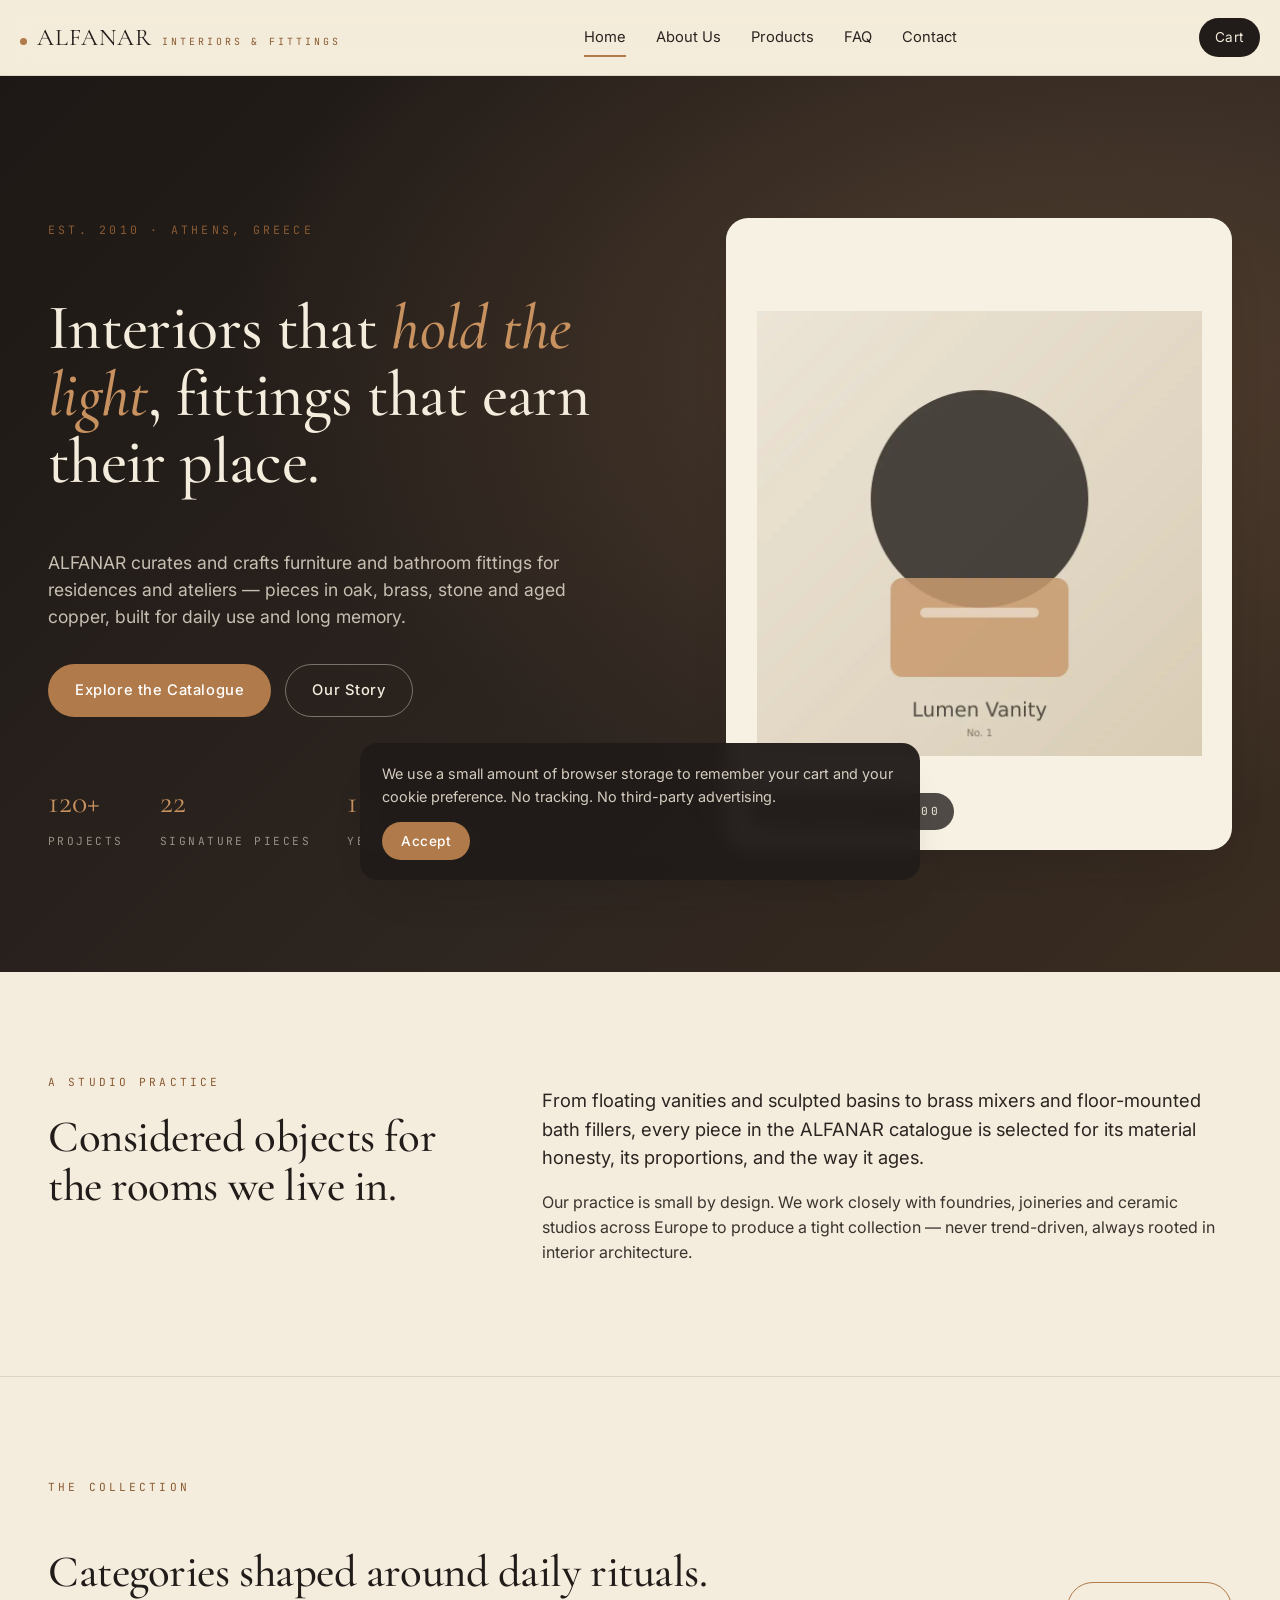
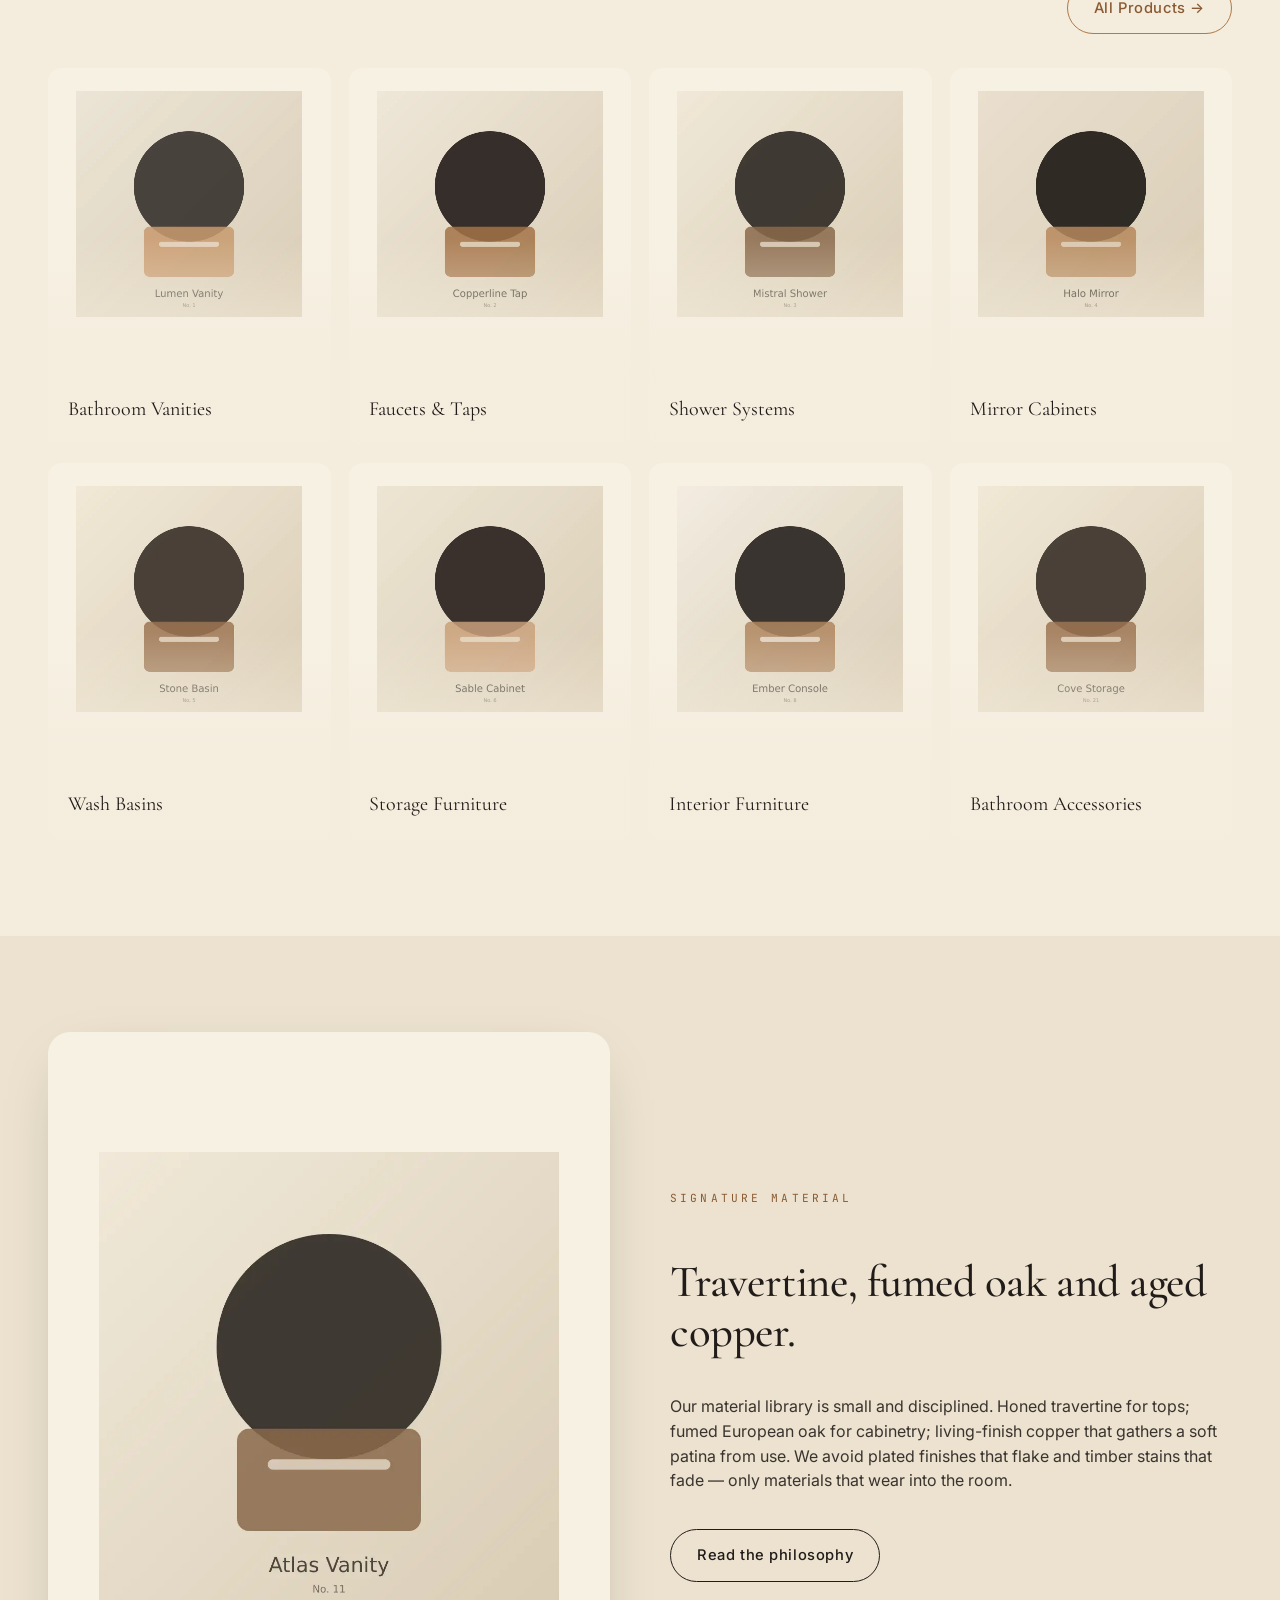
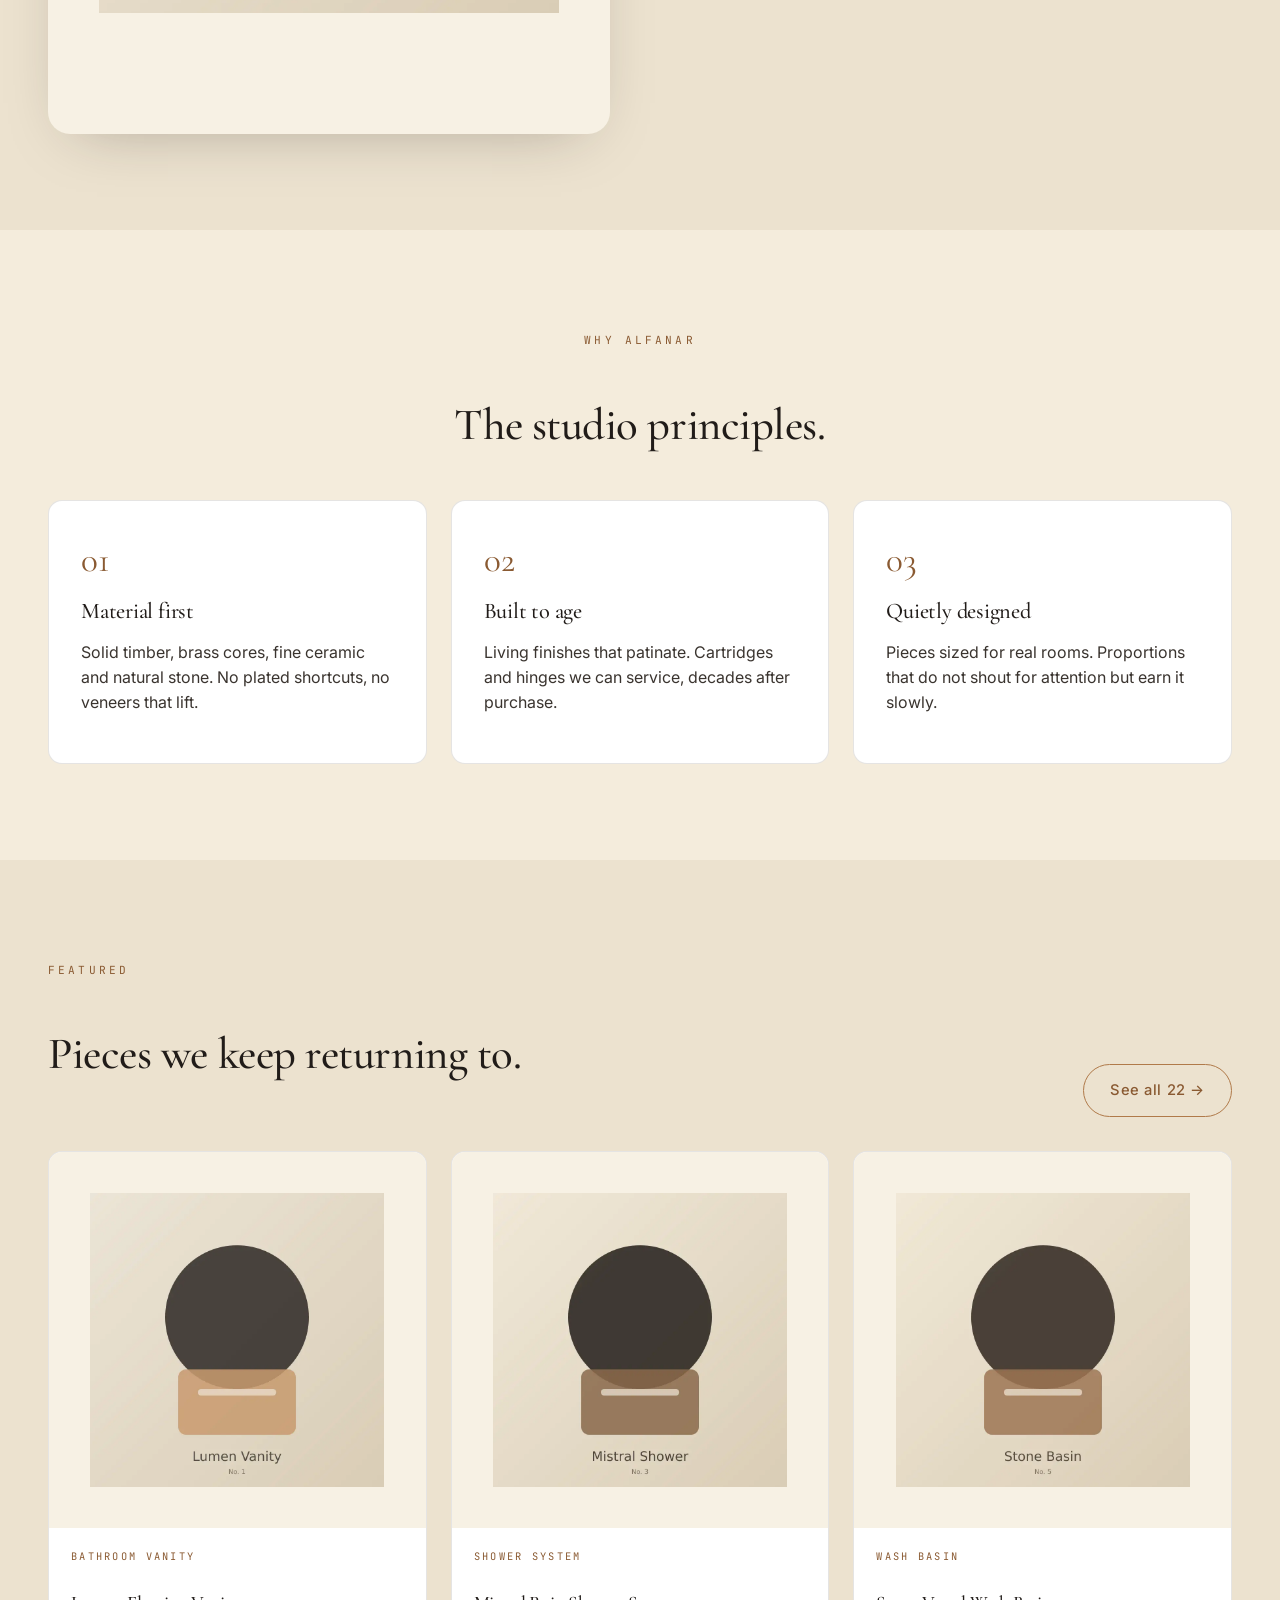
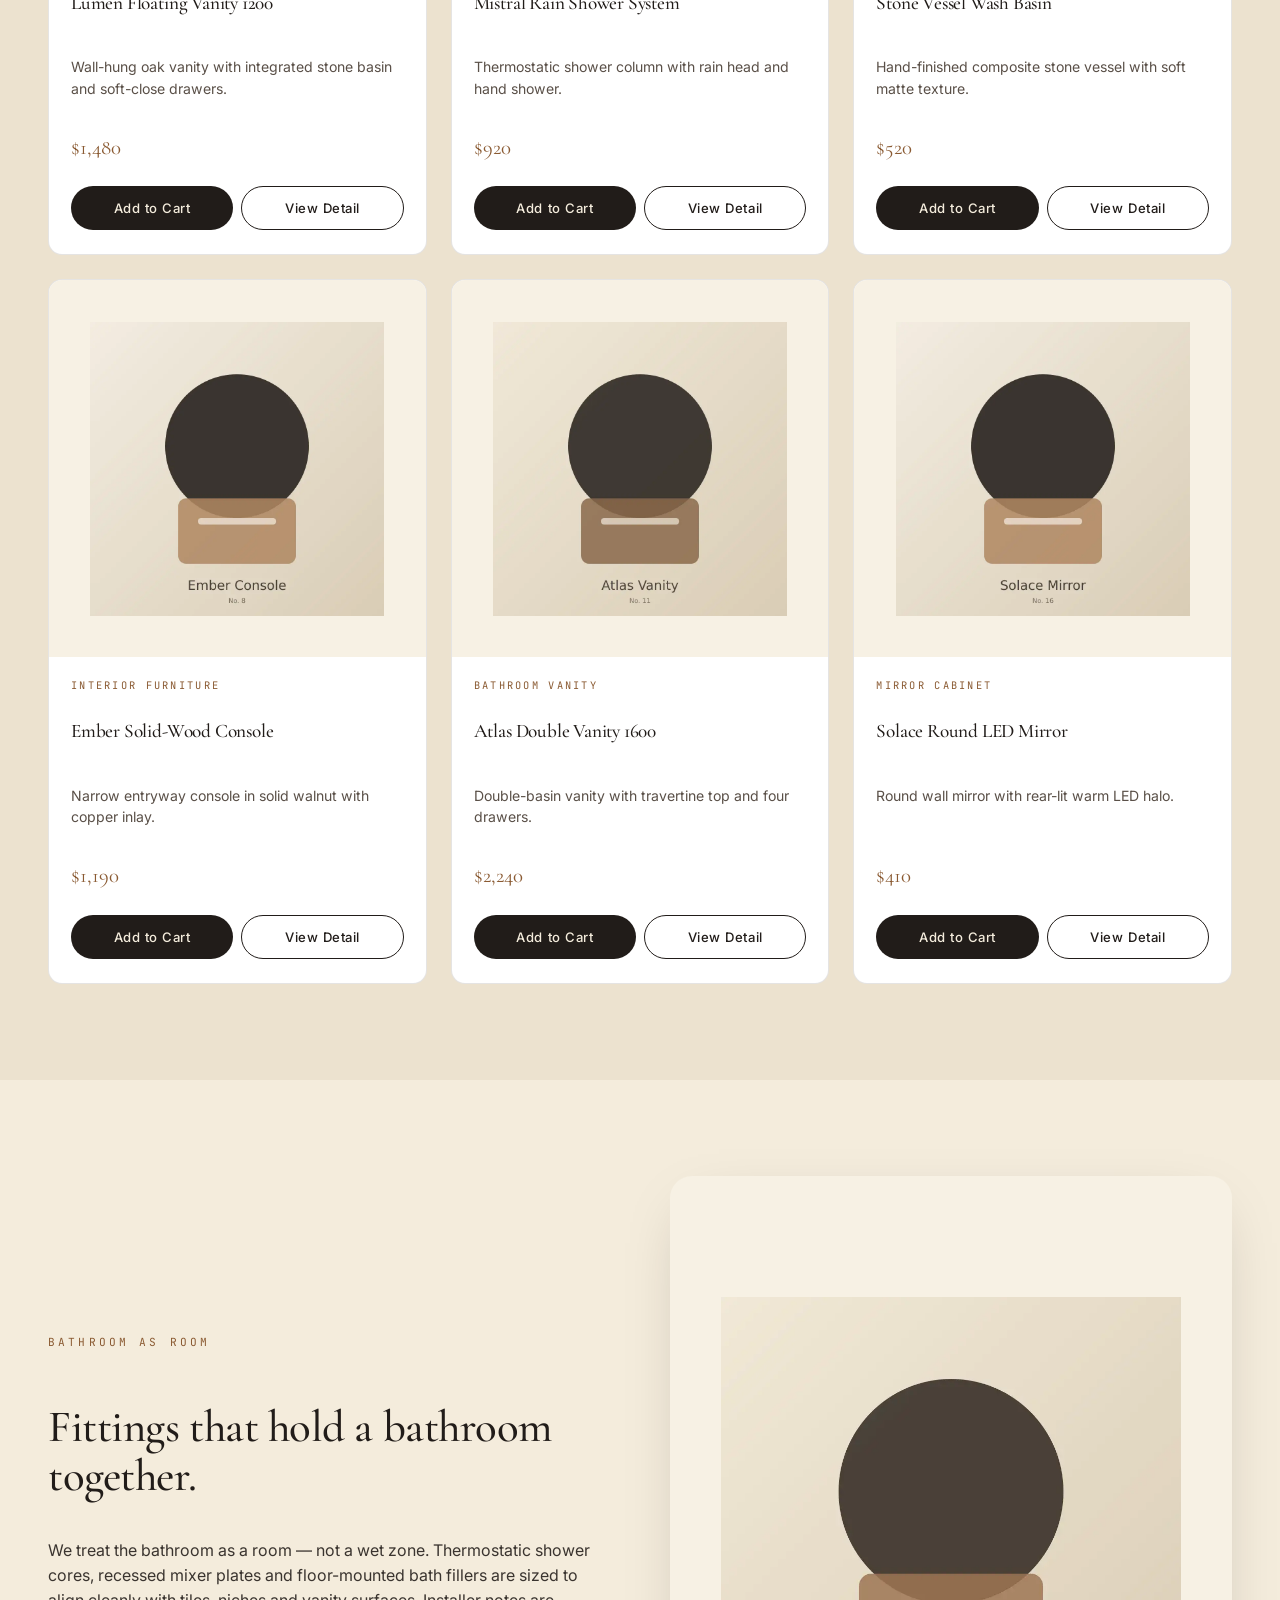
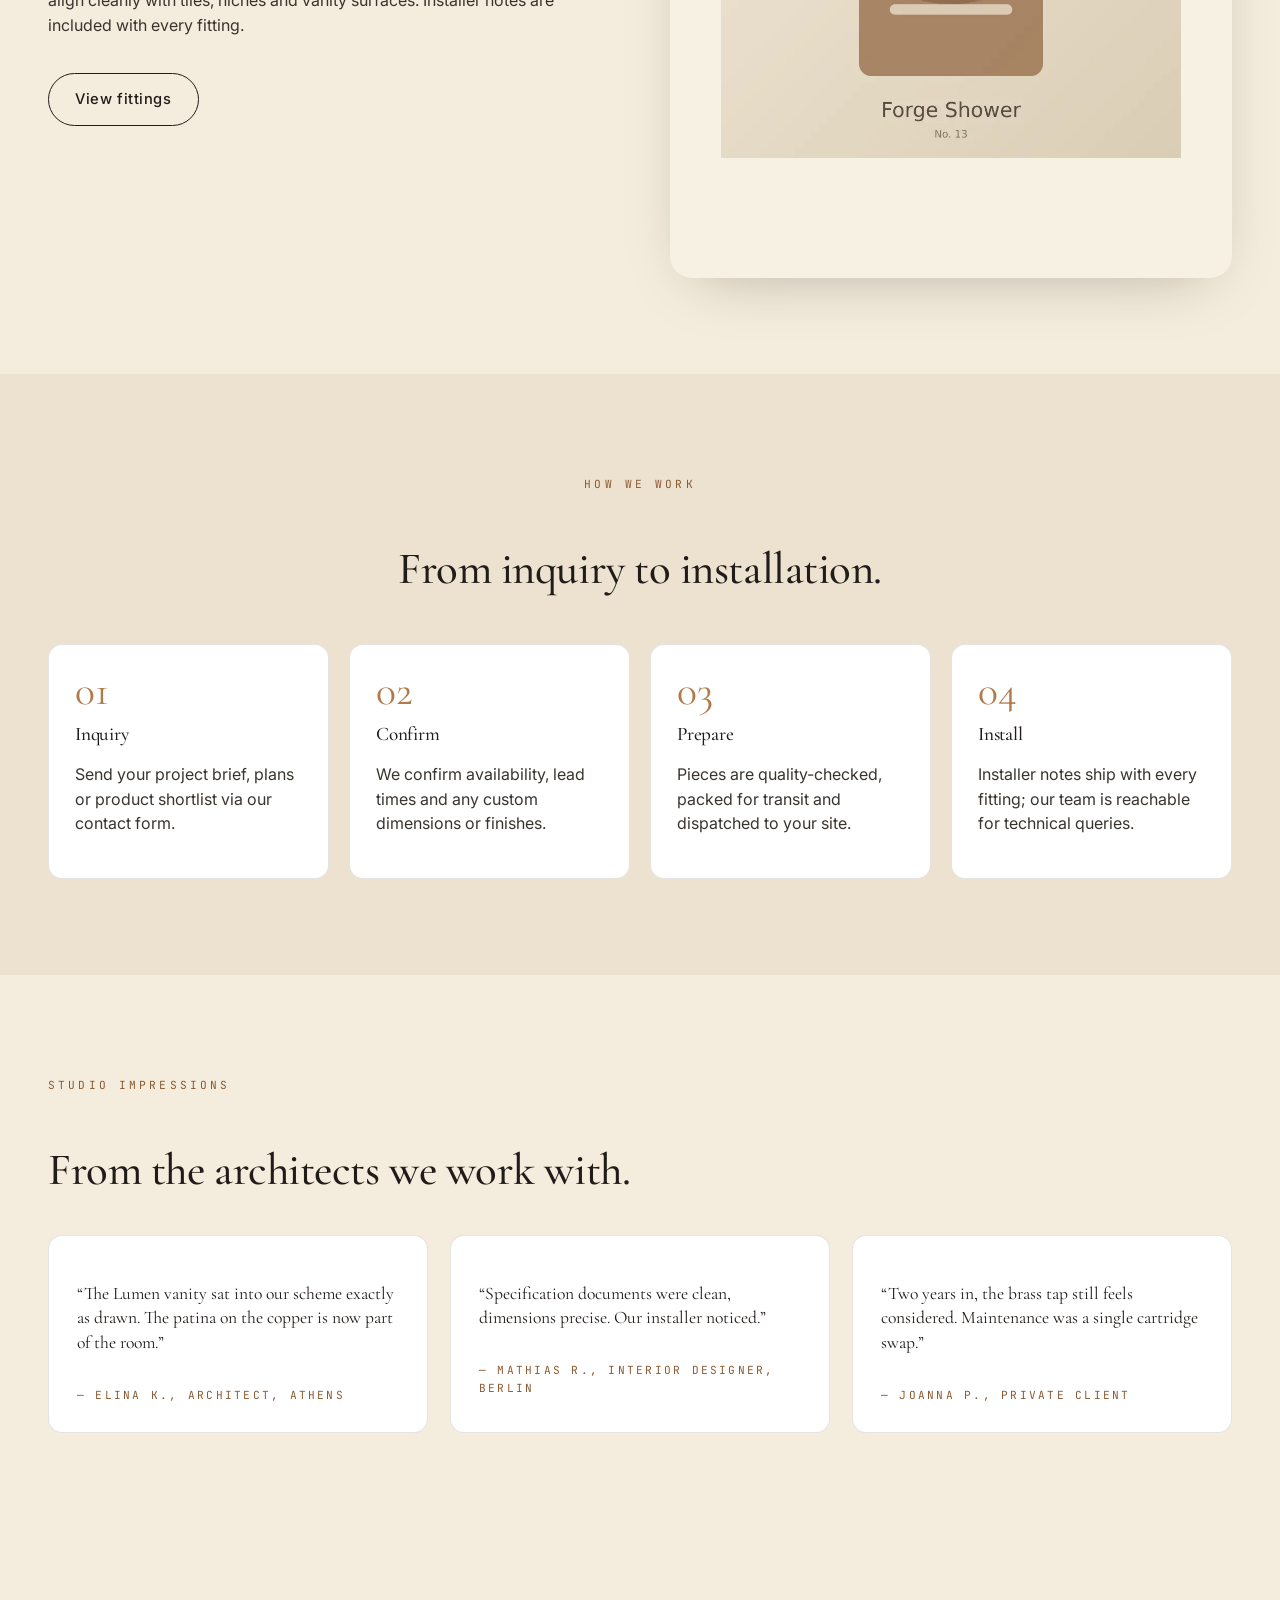
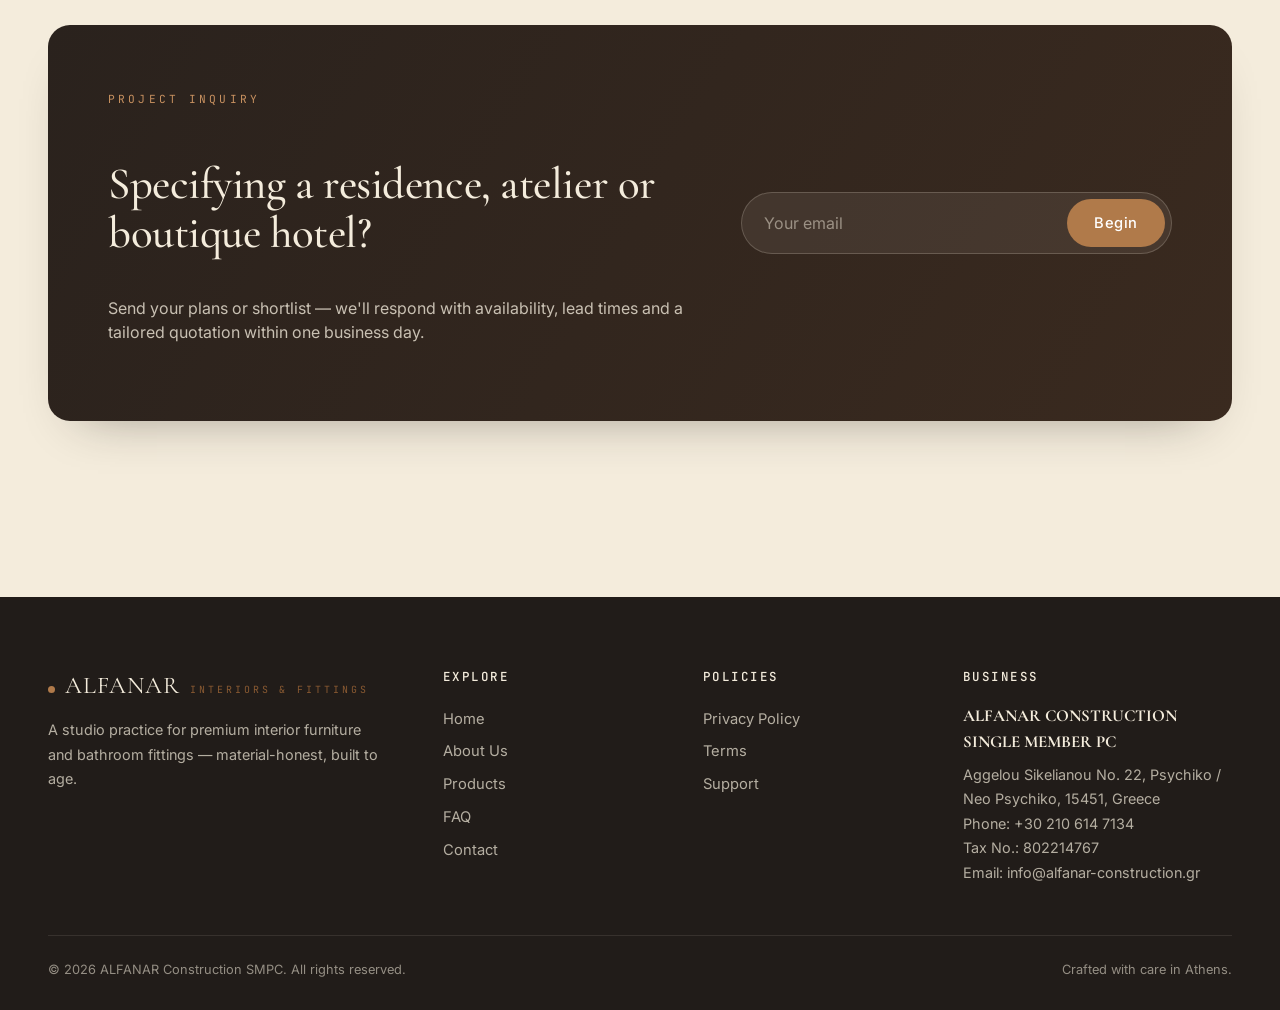
==== public/index.html @ 22383898 "Changes Co-authored-by: nguyentu123ohyeh <221996717+nguyentu123ohyeh@users.noreply.github.com>" ====
<!doctype html>
<html lang="en">
<head>
<meta charset="utf-8">
<meta name="viewport" content="width=device-width,initial-scale=1">
<title>ALFANAR — Interior Furniture & Bathroom Fittings</title>
<meta name="description" content="ALFANAR — premium interior furniture and bathroom fittings: vanities, faucets, shower systems, mirrors and storage for considered interiors.">
<link rel="preconnect" href="https://fonts.googleapis.com">
<link rel="preconnect" href="https://fonts.gstatic.com" crossorigin>
<link href="https://fonts.googleapis.com/css2?family=Cormorant+Garamond:ital,wght@0,400;0,500;1,400&family=Inter:wght@400;500;600&family=JetBrains+Mono:wght@400;500&display=swap" rel="stylesheet">
<link rel="stylesheet" href="assets/css/style.css">
</head>
<body>

<header class="site-header">
  <div class="container nav">
    <a href="index.html" class="brand"><span class="dot"></span>ALFANAR <small>Interiors & Fittings</small></a>
    <nav class="nav-links" id="navLinks">
      <a href="index.html" class="active">Home</a>
      <a href="about.html">About Us</a>
      <a href="products.html">Products</a>
      <a href="faq.html">FAQ</a>
      <a href="contact.html">Contact</a>
    </nav>
    <div class="nav-actions">
      <a href="cart.html" class="cart-btn">Cart <span class="cart-badge">0</span></a>
      <button class="menu-toggle" aria-label="Menu" onclick="document.getElementById('navLinks').classList.toggle('open')">≡</button>
    </div>
  </div>
</header>

<!-- HERO -->
<section class="hero">
  <div class="container hero-grid">
    <div>
      <span class="eyebrow">Est. 2010 · Athens, Greece</span>
      <h1>Interiors that <em>hold the light</em>, fittings that earn their place.</h1>
      <p>ALFANAR curates and crafts furniture and bathroom fittings for residences and ateliers — pieces in oak, brass, stone and aged copper, built for daily use and long memory.</p>
      <div class="hero-actions">
        <a href="products.html" class="btn btn-primary">Explore the Catalogue</a>
        <a href="about.html" class="btn btn-ghost" style="color:var(--ivory);border-color:rgba(244,236,220,.4)">Our Story</a>
      </div>
      <div class="hero-stats">
        <div><span>120+</span><span>Projects</span></div>
        <div><span>22</span><span>Signature Pieces</span></div>
        <div><span>15</span><span>Years of craft</span></div>
      </div>
    </div>
    <div class="hero-image">
      <img src="assets/images/1.webp" alt="Lumen floating vanity">
      <div class="hero-tag">Lumen Vanity · 1200</div>
    </div>
  </div>
</section>

<!-- INTRO -->
<section class="section">
  <div class="container intro-grid reveal">
    <div>
      <span class="kicker">A studio practice</span>
      <h2>Considered objects for the rooms we live in.</h2>
    </div>
    <div>
      <p class="lead">From floating vanities and sculpted basins to brass mixers and floor-mounted bath fillers, every piece in the ALFANAR catalogue is selected for its material honesty, its proportions, and the way it ages.</p>
      <p>Our practice is small by design. We work closely with foundries, joineries and ceramic studios across Europe to produce a tight collection — never trend-driven, always rooted in interior architecture.</p>
    </div>
  </div>
</section>

<div class="divider"></div>

<!-- CATEGORIES -->
<section class="section">
  <div class="container">
    <div style="display:flex;justify-content:space-between;align-items:end;margin-bottom:34px;flex-wrap:wrap;gap:16px">
      <div>
        <span class="kicker">The Collection</span>
        <h2>Categories shaped around daily rituals.</h2>
      </div>
      <a href="products.html" class="btn btn-outline-copper">All Products →</a>
    </div>
    <div class="cat-grid">
      <a class="cat-card reveal" href="products.html"><img src="assets/images/1.webp" alt=""><span>Bathroom Vanities</span></a>
      <a class="cat-card reveal" href="products.html"><img src="assets/images/2.webp" alt=""><span>Faucets & Taps</span></a>
      <a class="cat-card reveal" href="products.html"><img src="assets/images/3.webp" alt=""><span>Shower Systems</span></a>
      <a class="cat-card reveal" href="products.html"><img src="assets/images/4.webp" alt=""><span>Mirror Cabinets</span></a>
      <a class="cat-card reveal" href="products.html"><img src="assets/images/5.webp" alt=""><span>Wash Basins</span></a>
      <a class="cat-card reveal" href="products.html"><img src="assets/images/6.webp" alt=""><span>Storage Furniture</span></a>
      <a class="cat-card reveal" href="products.html"><img src="assets/images/8.webp" alt=""><span>Interior Furniture</span></a>
      <a class="cat-card reveal" href="products.html"><img src="assets/images/21.webp" alt=""><span>Bathroom Accessories</span></a>
    </div>
  </div>
</section>

<!-- EDITORIAL SPLIT -->
<section class="section" style="background:var(--ivory-2)">
  <div class="container split reveal">
    <div class="ph"><img src="assets/images/11.webp" alt="Atlas double vanity"></div>
    <div>
      <span class="kicker">Signature material</span>
      <h2>Travertine, fumed oak and aged copper.</h2>
      <p>Our material library is small and disciplined. Honed travertine for tops; fumed European oak for cabinetry; living-finish copper that gathers a soft patina from use. We avoid plated finishes that flake and timber stains that fade — only materials that wear into the room.</p>
      <a href="about.html" class="btn btn-ghost" style="margin-top:20px">Read the philosophy</a>
    </div>
  </div>
</section>

<!-- WHY -->
<section class="section">
  <div class="container">
    <div style="text-align:center;max-width:620px;margin:0 auto 50px">
      <span class="kicker">Why ALFANAR</span>
      <h2>The studio principles.</h2>
    </div>
    <div class="why-grid">
      <div class="why-card reveal"><div class="num">01</div><h3>Material first</h3><p>Solid timber, brass cores, fine ceramic and natural stone. No plated shortcuts, no veneers that lift.</p></div>
      <div class="why-card reveal"><div class="num">02</div><h3>Built to age</h3><p>Living finishes that patinate. Cartridges and hinges we can service, decades after purchase.</p></div>
      <div class="why-card reveal"><div class="num">03</div><h3>Quietly designed</h3><p>Pieces sized for real rooms. Proportions that do not shout for attention but earn it slowly.</p></div>
    </div>
  </div>
</section>

<!-- FEATURED -->
<section class="section" style="background:var(--ivory-2)">
  <div class="container">
    <div style="display:flex;justify-content:space-between;align-items:end;margin-bottom:34px;flex-wrap:wrap;gap:16px">
      <div>
        <span class="kicker">Featured</span>
        <h2>Pieces we keep returning to.</h2>
      </div>
      <a href="products.html" class="btn btn-outline-copper">See all 22 →</a>
    </div>
    <div class="feat-grid" data-featured-grid></div>
  </div>
</section>

<!-- SPLIT 2 -->
<section class="section">
  <div class="container split reverse reveal">
    <div class="ph"><img src="assets/images/13.webp" alt="Forge shower set"></div>
    <div>
      <span class="kicker">Bathroom as room</span>
      <h2>Fittings that hold a bathroom together.</h2>
      <p>We treat the bathroom as a room — not a wet zone. Thermostatic shower cores, recessed mixer plates and floor-mounted bath fillers are sized to align cleanly with tiles, niches and vanity surfaces. Installer notes are included with every fitting.</p>
      <a href="products.html" class="btn btn-ghost" style="margin-top:20px">View fittings</a>
    </div>
  </div>
</section>

<!-- PROCESS -->
<section class="section" style="background:var(--ivory-2)">
  <div class="container">
    <div style="text-align:center;max-width:620px;margin:0 auto 50px">
      <span class="kicker">How we work</span>
      <h2>From inquiry to installation.</h2>
    </div>
    <div class="process">
      <div class="step reveal"><div class="num">01</div><h3>Inquiry</h3><p>Send your project brief, plans or product shortlist via our contact form.</p></div>
      <div class="step reveal"><div class="num">02</div><h3>Confirm</h3><p>We confirm availability, lead times and any custom dimensions or finishes.</p></div>
      <div class="step reveal"><div class="num">03</div><h3>Prepare</h3><p>Pieces are quality-checked, packed for transit and dispatched to your site.</p></div>
      <div class="step reveal"><div class="num">04</div><h3>Install</h3><p>Installer notes ship with every fitting; our team is reachable for technical queries.</p></div>
    </div>
  </div>
</section>

<!-- TESTIMONIALS -->
<section class="section">
  <div class="container">
    <div style="max-width:620px;margin-bottom:40px">
      <span class="kicker">Studio impressions</span>
      <h2>From the architects we work with.</h2>
    </div>
    <div class="testi-grid">
      <div class="testi reveal"><p>“The Lumen vanity sat into our scheme exactly as drawn. The patina on the copper is now part of the room.”</p><span class="by">— Elina K., Architect, Athens</span></div>
      <div class="testi reveal"><p>“Specification documents were clean, dimensions precise. Our installer noticed.”</p><span class="by">— Mathias R., Interior Designer, Berlin</span></div>
      <div class="testi reveal"><p>“Two years in, the brass tap still feels considered. Maintenance was a single cartridge swap.”</p><span class="by">— Joanna P., Private client</span></div>
    </div>
  </div>
</section>

<!-- CTA BAND -->
<section class="section">
  <div class="container">
    <div class="cta-band reveal">
      <div>
        <span class="kicker" style="color:var(--copper-2)">Project inquiry</span>
        <h2>Specifying a residence, atelier or boutique hotel?</h2>
        <p>Send your plans or shortlist — we'll respond with availability, lead times and a tailored quotation within one business day.</p>
      </div>
      <form onsubmit="event.preventDefault();window.location='contact.html'">
        <input type="email" placeholder="Your email" required>
        <button class="btn btn-primary" type="submit">Begin</button>
      </form>
    </div>
  </div>
</section>

<!-- FOOTER -->
<footer class="site-footer">
  <div class="container">
    <div class="foot-grid">
      <div>
        <div class="brand"><span class="dot"></span>ALFANAR <small>Interiors & Fittings</small></div>
        <p style="margin-top:14px;max-width:340px">A studio practice for premium interior furniture and bathroom fittings — material-honest, built to age.</p>
      </div>
      <div>
        <h4>Explore</h4>
        <a href="index.html">Home</a>
        <a href="about.html">About Us</a>
        <a href="products.html">Products</a>
        <a href="faq.html">FAQ</a>
        <a href="contact.html">Contact</a>
      </div>
      <div>
        <h4>Policies</h4>
        <a href="privacy-policy.html">Privacy Policy</a>
        <a href="terms.html">Terms</a>
        <a href="faq.html">Support</a>
      </div>
      <div class="biz">
        <h4>Business</h4>
        <strong>ALFANAR CONSTRUCTION SINGLE MEMBER PC</strong>
        <span>Aggelou Sikelianou No. 22, Psychiko / Neo Psychiko, 15451, Greece</span>
        <span>Phone: +30 210 614 7134</span>
        <span>Tax No.: 802214767</span>
        <span>Email: info@alfanar-construction.gr</span>
      </div>
    </div>
    <div class="foot-bottom">
      <span>© 2026 ALFANAR Construction SMPC. All rights reserved.</span>
      <span>Crafted with care in Athens.</span>
    </div>
  </div>
</footer>

<script src="assets/js/product.js"></script>
<script src="assets/js/main.js"></script>
</body>
</html>
---- public/assets/css/style.css ----
/* =========================================================
   ALFANAR — Interior Furniture & Bathroom Fittings
   Premium design system
   ========================================================= */
:root{
  --charcoal:#211c19;
  --charcoal-2:#2b2522;
  --copper:#b07a4a;
  --copper-2:#c89160;
  --copper-deep:#8a5a32;
  --ivory:#f4ecdc;
  --ivory-2:#ece2cf;
  --mist:#d7d2c8;
  --clay:#c98b6a;
  --olive:#7a7553;
  --bronze:#5a4a35;
  --smoke:rgba(40,32,28,.55);
  --line:rgba(40,32,28,.12);
  --product-bg:#f7f1e4;
  --radius-lg:22px;
  --radius-md:14px;
  --shadow-soft:0 18px 60px -28px rgba(33,28,25,.35);
  --shadow-card:0 24px 50px -32px rgba(33,28,25,.45);
  --serif:"Cormorant Garamond","Playfair Display",Georgia,serif;
  --sans:"Inter","Helvetica Neue",Arial,sans-serif;
  --mono:"JetBrains Mono",ui-monospace,monospace;
}
*{box-sizing:border-box}
html,body{margin:0;padding:0}
body{
  font-family:var(--sans);
  color:var(--charcoal);
  background:var(--ivory);
  line-height:1.55;
  -webkit-font-smoothing:antialiased;
}
img{max-width:100%;display:block}
a{color:inherit;text-decoration:none}
h1,h2,h3,h4{font-family:var(--serif);font-weight:500;letter-spacing:-.01em;color:var(--charcoal)}
h1{font-size:clamp(2.4rem,5vw,4.6rem);line-height:1.05}
h2{font-size:clamp(1.9rem,3.5vw,3rem);line-height:1.1}
h3{font-size:1.4rem;line-height:1.2}
p{color:#3a342f}
.eyebrow{font-family:var(--mono);font-size:.72rem;letter-spacing:.28em;text-transform:uppercase;color:var(--copper-deep)}
.container{max-width:1240px;margin:0 auto;padding:0 28px}
.section{padding:96px 0}
.section-sm{padding:56px 0}
.divider{height:1px;background:var(--line);margin:0}

/* Header */
.site-header{
  position:sticky;top:0;z-index:50;
  backdrop-filter:saturate(140%) blur(14px);
  -webkit-backdrop-filter:saturate(140%) blur(14px);
  background:rgba(244,236,220,.78);
  border-bottom:1px solid var(--line);
}
.nav{display:flex;align-items:center;justify-content:space-between;padding:18px 0}
.brand{display:flex;align-items:baseline;gap:10px;font-family:var(--serif);font-size:1.5rem;letter-spacing:.04em}
.brand .dot{width:7px;height:7px;background:var(--copper);display:inline-block;border-radius:50%}
.brand small{font-family:var(--mono);font-size:.62rem;letter-spacing:.3em;color:var(--copper-deep);text-transform:uppercase}
.nav-links{display:flex;gap:30px;align-items:center}
.nav-links a{font-size:.92rem;color:var(--charcoal-2);position:relative;padding:6px 0}
.nav-links a:hover{color:var(--copper-deep)}
.nav-links a.active::after{content:"";position:absolute;left:0;right:0;bottom:-2px;height:2px;background:var(--copper)}
.nav-actions{display:flex;align-items:center;gap:14px}
.cart-btn{
  position:relative;display:inline-flex;align-items:center;gap:8px;
  padding:9px 16px;border-radius:999px;background:var(--charcoal);color:var(--ivory);
  font-size:.85rem;letter-spacing:.04em;transition:transform .2s, background .2s;
}
.cart-btn:hover{background:var(--copper-deep);transform:translateY(-1px)}
.cart-badge{
  position:absolute;top:-6px;right:-6px;min-width:20px;height:20px;padding:0 6px;
  background:var(--copper);color:#fff;font-size:.7rem;font-weight:600;
  border-radius:999px;display:none;align-items:center;justify-content:center;
}
.cart-badge.show{display:inline-flex}
.menu-toggle{display:none;background:none;border:0;font-size:1.6rem;color:var(--charcoal);cursor:pointer}

@media (max-width: 900px){
  .menu-toggle{display:block}
  .nav-links{
    position:absolute;top:100%;left:0;right:0;flex-direction:column;gap:0;
    background:var(--ivory);border-bottom:1px solid var(--line);padding:0;
    max-height:0;overflow:hidden;transition:max-height .35s ease;
  }
  .nav-links.open{max-height:420px;padding:8px 0 20px}
  .nav-links a{padding:14px 28px;width:100%;border-bottom:1px solid var(--line)}
}

/* Buttons */
.btn{
  display:inline-flex;align-items:center;justify-content:center;gap:10px;
  padding:14px 26px;border-radius:999px;font-size:.92rem;letter-spacing:.04em;
  border:1px solid transparent;cursor:pointer;transition:all .25s ease;
  font-family:var(--sans);font-weight:500;
}
.btn-primary{background:var(--copper);color:#fff}
.btn-primary:hover{background:var(--copper-deep);transform:translateY(-2px);box-shadow:var(--shadow-soft)}
.btn-dark{background:var(--charcoal);color:var(--ivory)}
.btn-dark:hover{background:#000;transform:translateY(-2px)}
.btn-ghost{background:transparent;color:var(--charcoal);border-color:var(--charcoal)}
.btn-ghost:hover{background:var(--charcoal);color:var(--ivory)}
.btn-outline-copper{background:transparent;color:var(--copper-deep);border-color:var(--copper)}
.btn-outline-copper:hover{background:var(--copper);color:#fff}
.btn-block{width:100%}

/* Hero (Home) */
.hero{
  position:relative;overflow:hidden;
  background:linear-gradient(135deg,#1d1815 0%,#2d2520 60%,#3a2c20 100%);
  color:var(--ivory);padding:140px 0 120px;
}
.hero::before{
  content:"";position:absolute;inset:0;
  background:radial-gradient(ellipse at 80% 30%,rgba(200,145,96,.22),transparent 55%);
  pointer-events:none;
}
.hero-grid{display:grid;grid-template-columns:1.1fr .9fr;gap:60px;align-items:center;position:relative}
.hero h1{color:var(--ivory)}
.hero h1 em{font-style:italic;color:var(--copper-2)}
.hero p{color:rgba(244,236,220,.78);font-size:1.1rem;max-width:520px;margin-top:24px}
.hero-actions{margin-top:34px;display:flex;gap:14px;flex-wrap:wrap}
.hero-stats{display:flex;gap:36px;margin-top:60px}
.hero-stats div span:first-child{font-family:var(--serif);font-size:2rem;display:block;color:var(--copper-2)}
.hero-stats div span:last-child{font-family:var(--mono);font-size:.7rem;letter-spacing:.22em;text-transform:uppercase;color:rgba(244,236,220,.55)}
.hero-image{
  position:relative;border-radius:var(--radius-lg);overflow:hidden;
  background:var(--product-bg);aspect-ratio:4/5;box-shadow:var(--shadow-card);
  display:flex;align-items:center;justify-content:center;
}
.hero-image img{width:88%;height:88%;object-fit:contain}
.hero-image::after{
  content:"";position:absolute;inset:0;border:1px solid rgba(255,255,255,.06);
  border-radius:var(--radius-lg);pointer-events:none;
}
.hero-tag{
  position:absolute;left:20px;bottom:20px;background:rgba(33,28,25,.78);color:var(--ivory);
  padding:10px 14px;border-radius:999px;font-family:var(--mono);font-size:.7rem;letter-spacing:.22em;
}
@media (max-width:900px){.hero-grid{grid-template-columns:1fr}.hero{padding:80px 0 60px}}

/* Page hero */
.page-hero{
  background:linear-gradient(180deg,var(--ivory-2) 0%,var(--ivory) 100%);
  padding:90px 0 60px;border-bottom:1px solid var(--line);
}
.page-hero .eyebrow{display:block;margin-bottom:14px}
.page-hero p{max-width:640px;font-size:1.05rem}

/* Sections – editorial */
.intro-grid{display:grid;grid-template-columns:.6fr 1fr;gap:80px;align-items:start}
.intro-grid h2{margin:8px 0 24px}
.intro-grid .lead{font-size:1.15rem;color:var(--charcoal-2)}
@media (max-width:900px){.intro-grid{grid-template-columns:1fr;gap:24px}}

/* Categories */
.cat-grid{display:grid;grid-template-columns:repeat(4,1fr);gap:18px}
.cat-card{
  position:relative;border-radius:var(--radius-md);overflow:hidden;aspect-ratio:3/4;
  background:var(--product-bg);display:flex;align-items:flex-end;padding:20px;
  transition:transform .35s ease, box-shadow .35s ease;
}
.cat-card img{position:absolute;inset:6%;width:88%;height:60%;object-fit:contain;transition:transform .5s ease}
.cat-card:hover{transform:translateY(-6px);box-shadow:var(--shadow-card)}
.cat-card:hover img{transform:scale(1.04)}
.cat-card span{
  position:relative;z-index:1;font-family:var(--serif);font-size:1.25rem;color:var(--charcoal);
}
.cat-card::after{
  content:"";position:absolute;left:0;right:0;bottom:0;height:55%;
  background:linear-gradient(180deg,transparent, rgba(244,236,220,.85) 70%);
}
@media (max-width:900px){.cat-grid{grid-template-columns:repeat(2,1fr)}}

/* Why grid */
.why-grid{display:grid;grid-template-columns:repeat(3,1fr);gap:24px}
.why-card{
  background:#fff;border:1px solid var(--line);border-radius:var(--radius-md);
  padding:32px;transition:transform .3s, box-shadow .3s;
}
.why-card:hover{transform:translateY(-4px);box-shadow:var(--shadow-soft)}
.why-card .num{font-family:var(--serif);font-size:2.2rem;color:var(--copper-deep)}
.why-card h3{margin:10px 0 8px}
@media (max-width:800px){.why-grid{grid-template-columns:1fr}}

/* Editorial split */
.split{display:grid;grid-template-columns:1fr 1fr;gap:60px;align-items:center}
.split.reverse{direction:rtl}
.split.reverse > *{direction:ltr}
.split .ph{aspect-ratio:4/5;background:var(--product-bg);border-radius:var(--radius-lg);display:flex;align-items:center;justify-content:center;overflow:hidden;box-shadow:var(--shadow-soft)}
.split .ph img{width:82%;height:82%;object-fit:contain}
@media (max-width:900px){.split{grid-template-columns:1fr;gap:24px}}

/* Featured products preview */
.feat-grid{display:grid;grid-template-columns:repeat(3,1fr);gap:24px}
@media (max-width:900px){.feat-grid{grid-template-columns:1fr 1fr}}
@media (max-width:600px){.feat-grid{grid-template-columns:1fr}}

/* Product card */
.product-card{
  background:#fff;border-radius:var(--radius-md);overflow:hidden;
  border:1px solid var(--line);transition:transform .35s, box-shadow .35s;
  display:flex;flex-direction:column;
}
.product-card:hover{transform:translateY(-6px);box-shadow:var(--shadow-card)}
.product-card .ph{
  aspect-ratio:1/1;background:var(--product-bg);display:flex;align-items:center;justify-content:center;
  overflow:hidden;position:relative;
}
.product-card .ph img{width:78%;height:78%;object-fit:contain;transition:transform .55s ease}
.product-card:hover .ph img{transform:scale(1.05)}
.product-card .body{padding:20px 22px 24px;display:flex;flex-direction:column;gap:8px;flex:1}
.product-card .cat{font-family:var(--mono);font-size:.65rem;letter-spacing:.22em;text-transform:uppercase;color:var(--copper-deep)}
.product-card .name{font-family:var(--serif);font-size:1.2rem;color:var(--charcoal)}
.product-card .desc{font-size:.88rem;color:#5a5048;flex:1}
.product-card .row{display:flex;align-items:center;justify-content:space-between;margin-top:10px;gap:10px}
.product-card .price{font-family:var(--serif);font-size:1.3rem;color:var(--copper-deep)}
.product-card .actions{display:flex;gap:8px;margin-top:14px}
.product-card .actions .btn{flex:1;padding:11px 14px;font-size:.82rem}

/* Pagination */
.pagination{display:flex;justify-content:center;gap:8px;margin-top:60px}
.pagination button{
  width:42px;height:42px;border-radius:50%;border:1px solid var(--line);background:#fff;
  font-family:var(--mono);font-size:.85rem;cursor:pointer;transition:all .2s;
}
.pagination button:hover{border-color:var(--copper)}
.pagination button.active{background:var(--charcoal);color:var(--ivory);border-color:var(--charcoal)}
.pagination button[disabled]{opacity:.4;cursor:not-allowed}

/* Product detail */
.pd-grid{display:grid;grid-template-columns:1.05fr 1fr;gap:60px}
.pd-gallery .main{
  aspect-ratio:1/1;background:var(--product-bg);border-radius:var(--radius-lg);
  display:flex;align-items:center;justify-content:center;overflow:hidden;box-shadow:var(--shadow-soft);
}
.pd-gallery .main img{width:80%;height:80%;object-fit:contain;transition:opacity .3s}
.pd-thumbs{display:flex;gap:12px;margin-top:16px;flex-wrap:wrap}
.pd-thumbs button{
  width:84px;height:84px;border-radius:12px;overflow:hidden;background:var(--product-bg);
  border:2px solid transparent;cursor:pointer;padding:6px;transition:border .2s;
}
.pd-thumbs button img{width:100%;height:100%;object-fit:contain}
.pd-thumbs button.active{border-color:var(--copper)}
.pd-info .price{font-family:var(--serif);font-size:2rem;color:var(--copper-deep);margin:12px 0}
.pd-info .actions{display:flex;gap:12px;flex-wrap:wrap;margin:24px 0}
.pd-info h3{margin:28px 0 10px;font-size:1.05rem;font-family:var(--mono);text-transform:uppercase;letter-spacing:.2em;color:var(--charcoal-2)}
.pd-info ul{padding-left:18px;margin:0}
.pd-info ul li{margin:6px 0;color:#3a342f}
.pd-info .spec-table{width:100%;border-collapse:collapse;margin-top:8px}
.pd-info .spec-table td{padding:10px 0;border-bottom:1px solid var(--line);font-size:.92rem}
.pd-info .spec-table td:first-child{color:#6b6158;width:40%}
@media (max-width:900px){.pd-grid{grid-template-columns:1fr;gap:30px}}

/* Cart page */
.cart-grid{display:grid;grid-template-columns:1.4fr .8fr;gap:40px;align-items:start}
.cart-item{
  display:grid;grid-template-columns:120px 1fr auto;gap:20px;align-items:center;
  background:#fff;border:1px solid var(--line);border-radius:var(--radius-md);padding:16px;margin-bottom:14px;
}
.cart-item .ph{aspect-ratio:1/1;background:var(--product-bg);border-radius:10px;display:flex;align-items:center;justify-content:center;overflow:hidden}
.cart-item .ph img{width:80%;height:80%;object-fit:contain}
.cart-item .cat{font-family:var(--mono);font-size:.65rem;letter-spacing:.2em;text-transform:uppercase;color:var(--copper-deep)}
.cart-item h3{font-size:1.1rem;margin:4px 0 8px}
.cart-item .qty{display:inline-flex;align-items:center;border:1px solid var(--line);border-radius:999px;overflow:hidden}
.cart-item .qty button{width:34px;height:34px;background:transparent;border:0;cursor:pointer;font-size:1rem}
.cart-item .qty button:hover{background:var(--ivory-2)}
.cart-item .qty span{min-width:28px;text-align:center;font-family:var(--mono);font-size:.9rem}
.cart-item .right{display:flex;flex-direction:column;align-items:flex-end;gap:8px}
.cart-item .sub{font-family:var(--serif);font-size:1.15rem;color:var(--copper-deep)}
.cart-item .remove{background:none;border:0;color:#8a6a4a;font-size:.8rem;cursor:pointer;text-decoration:underline}
.summary{
  position:sticky;top:100px;background:#fff;border:1px solid var(--line);
  border-radius:var(--radius-md);padding:28px;box-shadow:var(--shadow-soft);
}
.summary h3{font-family:var(--mono);text-transform:uppercase;letter-spacing:.2em;font-size:.85rem;color:var(--charcoal-2);margin-bottom:18px}
.summary .row{display:flex;justify-content:space-between;padding:10px 0;border-bottom:1px solid var(--line);font-size:.92rem}
.summary .total{display:flex;justify-content:space-between;font-family:var(--serif);font-size:1.5rem;color:var(--copper-deep);margin-top:18px}
.summary .btns{display:flex;flex-direction:column;gap:10px;margin-top:18px}
.empty-state{text-align:center;padding:80px 20px;background:#fff;border:1px dashed var(--line);border-radius:var(--radius-lg)}
.empty-state .ic{font-size:3.4rem;color:var(--copper-deep)}
.empty-state h2{margin:14px 0 8px}
@media (max-width:900px){.cart-grid{grid-template-columns:1fr}.cart-item{grid-template-columns:90px 1fr;}.cart-item .right{grid-column:1/-1;align-items:flex-start}}

/* Checkout */
.checkout-grid{display:grid;grid-template-columns:1.2fr .9fr;gap:40px;align-items:start}
.form-card{background:#fff;border:1px solid var(--line);border-radius:var(--radius-md);padding:30px;box-shadow:var(--shadow-soft)}
.form-card h3{font-family:var(--mono);text-transform:uppercase;letter-spacing:.2em;font-size:.85rem;color:var(--charcoal-2);margin:0 0 20px}
.form-grid{display:grid;grid-template-columns:1fr 1fr;gap:16px}
.field{display:flex;flex-direction:column;gap:6px}
.field.full{grid-column:1/-1}
.field label{font-size:.78rem;text-transform:uppercase;letter-spacing:.15em;color:#6b6158}
.field input,.field textarea,.field select{
  width:100%;background:var(--ivory-2);border:1px solid transparent;border-radius:10px;
  padding:12px 14px;font:inherit;color:var(--charcoal);transition:border .2s, background .2s;
}
.field input:focus,.field textarea:focus,.field select:focus{outline:none;background:#fff;border-color:var(--copper)}
.field textarea{min-height:120px;resize:vertical}
.method-grid{display:grid;grid-template-columns:1fr 1fr;gap:12px;margin-top:6px}
.method{
  border:1px solid var(--line);border-radius:12px;padding:18px;cursor:pointer;display:flex;
  flex-direction:column;gap:6px;background:#fff;transition:border .2s, transform .2s;
}
.method:hover{transform:translateY(-2px)}
.method.active{border-color:var(--copper);box-shadow:0 0 0 2px rgba(176,122,74,.18)}
.method strong{font-family:var(--serif);font-size:1.1rem}
.method small{color:#6b6158}
.summary-line{display:flex;gap:14px;align-items:center;padding:10px 0;border-bottom:1px solid var(--line)}
.summary-line .ph{width:60px;height:60px;background:var(--product-bg);border-radius:10px;display:flex;align-items:center;justify-content:center;overflow:hidden;flex-shrink:0}
.summary-line .ph img{width:80%;height:80%;object-fit:contain}
.summary-line .meta{flex:1;font-size:.88rem}
.summary-line .meta .cat{font-family:var(--mono);font-size:.62rem;letter-spacing:.2em;text-transform:uppercase;color:var(--copper-deep)}
.summary-line .price{font-family:var(--serif);color:var(--copper-deep)}
@media (max-width:900px){.checkout-grid{grid-template-columns:1fr}.form-grid{grid-template-columns:1fr}}

/* Thank you */
.thank{
  text-align:center;max-width:680px;margin:0 auto;padding:80px 20px;
}
.thank .check{
  width:90px;height:90px;border-radius:50%;background:var(--copper);color:#fff;
  display:flex;align-items:center;justify-content:center;margin:0 auto 28px;font-size:2.5rem;
}
.thank .ref{font-family:var(--mono);font-size:.85rem;color:var(--copper-deep);margin-top:8px}
.thank .info{background:#fff;border:1px solid var(--line);border-radius:var(--radius-md);padding:28px;margin:30px 0;text-align:left}
.thank .actions{display:flex;gap:12px;justify-content:center;flex-wrap:wrap}

/* FAQ */
.faq-item{
  background:#fff;border:1px solid var(--line);border-radius:14px;margin-bottom:12px;overflow:hidden;
}
.faq-q{
  display:flex;justify-content:space-between;align-items:center;gap:20px;
  padding:22px 24px;font-family:var(--serif);font-size:1.15rem;color:var(--charcoal);
  cursor:pointer;background:transparent;border:0;width:100%;text-align:left;
}
.faq-q .ic{transition:transform .3s;color:var(--copper-deep);font-size:1.2rem}
.faq-item.open .faq-q .ic{transform:rotate(45deg)}
.faq-a{max-height:0;overflow:hidden;transition:max-height .35s ease;padding:0 24px;color:#3a342f}
.faq-item.open .faq-a{max-height:400px;padding:0 24px 24px}

/* Contact */
.contact-grid{display:grid;grid-template-columns:1fr 1.2fr;gap:48px;align-items:start}
.contact-info{background:var(--charcoal);color:var(--ivory);border-radius:var(--radius-lg);padding:36px;box-shadow:var(--shadow-card)}
.contact-info h3{color:var(--ivory);font-family:var(--serif);font-size:1.6rem;margin:0 0 18px}
.contact-info .item{display:flex;gap:12px;align-items:flex-start;padding:14px 0;border-bottom:1px solid rgba(244,236,220,.12)}
.contact-info .item:last-child{border-bottom:0}
.contact-info .item strong{display:block;color:var(--copper-2);font-size:.7rem;letter-spacing:.2em;text-transform:uppercase;font-family:var(--mono);margin-bottom:4px}
.contact-info .item span{color:rgba(244,236,220,.85);font-size:.95rem}
.inquiry-types{display:grid;grid-template-columns:1fr 1fr;gap:12px;margin:8px 0 18px}
.inquiry-types .method{padding:14px}
.preview-list{background:var(--ivory-2);border-radius:12px;padding:14px;margin-bottom:14px;max-height:300px;overflow:auto}
.preview-list .summary-line{border-color:rgba(40,32,28,.08)}

/* Footer */
.site-footer{background:var(--charcoal);color:rgba(244,236,220,.78);padding:70px 0 30px;margin-top:80px}
.site-footer .brand{color:var(--ivory)}
.foot-grid{display:grid;grid-template-columns:1.6fr 1fr 1fr 1.2fr;gap:36px}
.foot-grid h4{color:var(--ivory);font-family:var(--mono);text-transform:uppercase;font-size:.78rem;letter-spacing:.2em;margin:0 0 16px}
.foot-grid a{display:block;padding:5px 0;color:rgba(244,236,220,.7);font-size:.92rem}
.foot-grid a:hover{color:var(--copper-2)}
.foot-grid p, .foot-grid .biz span{font-size:.9rem;line-height:1.7;color:rgba(244,236,220,.7)}
.foot-grid .biz strong{display:block;color:var(--ivory);font-family:var(--serif);font-size:1.05rem;margin-bottom:8px}
.foot-grid .biz span{display:block}
.foot-bottom{border-top:1px solid rgba(244,236,220,.1);margin-top:50px;padding-top:24px;display:flex;justify-content:space-between;flex-wrap:wrap;gap:10px;font-size:.8rem;color:rgba(244,236,220,.55)}
@media (max-width:900px){.foot-grid{grid-template-columns:1fr 1fr}}
@media (max-width:600px){.foot-grid{grid-template-columns:1fr}}

/* Toast */
.toast{
  position:fixed;bottom:24px;left:50%;transform:translateX(-50%) translateY(20px);
  background:var(--charcoal);color:var(--ivory);padding:14px 22px;border-radius:999px;
  font-size:.9rem;box-shadow:var(--shadow-card);opacity:0;pointer-events:none;
  transition:opacity .3s, transform .3s;z-index:200;
}
.toast.show{opacity:1;transform:translateX(-50%) translateY(0)}

/* Cookie banner */
.cookie{
  position:fixed;bottom:20px;left:20px;right:20px;max-width:560px;margin:0 auto;
  background:rgba(33,28,25,.96);color:var(--ivory);border-radius:18px;padding:20px 22px;
  box-shadow:var(--shadow-card);z-index:150;display:none;animation:slideUp .4s ease;
  backdrop-filter:blur(10px);
}
.cookie.show{display:block}
.cookie p{color:rgba(244,236,220,.85);margin:0 0 14px;font-size:.9rem}
.cookie .row{display:flex;gap:10px}
.cookie .btn{padding:10px 18px;font-size:.85rem}
@keyframes slideUp{from{transform:translateY(40px);opacity:0}to{transform:translateY(0);opacity:1}}

/* Scroll reveal */
.reveal{opacity:0;transform:translateY(24px);transition:opacity .8s ease, transform .8s ease}
.reveal.in{opacity:1;transform:translateY(0)}

/* Editorial typography helper */
.kicker{font-family:var(--mono);font-size:.7rem;letter-spacing:.28em;text-transform:uppercase;color:var(--copper-deep);margin-bottom:14px;display:inline-block}

/* Testimonial */
.testi-grid{display:grid;grid-template-columns:repeat(3,1fr);gap:22px}
.testi{background:#fff;border:1px solid var(--line);border-radius:var(--radius-md);padding:28px;display:flex;flex-direction:column;gap:14px}
.testi p{font-family:var(--serif);font-size:1.1rem;color:var(--charcoal);line-height:1.4}
.testi .by{font-family:var(--mono);font-size:.7rem;letter-spacing:.2em;text-transform:uppercase;color:var(--copper-deep)}
@media (max-width:900px){.testi-grid{grid-template-columns:1fr}}

/* Newsletter / CTA */
.cta-band{
  background:linear-gradient(120deg,#2a221d,#3a2a1f);color:var(--ivory);
  border-radius:var(--radius-lg);padding:60px;display:grid;grid-template-columns:1.4fr 1fr;gap:30px;align-items:center;
  box-shadow:var(--shadow-card);
}
.cta-band h2{color:var(--ivory)}
.cta-band p{color:rgba(244,236,220,.78);margin-top:14px}
.cta-band form{display:flex;gap:8px;background:rgba(244,236,220,.08);border:1px solid rgba(244,236,220,.2);border-radius:999px;padding:6px}
.cta-band input{flex:1;background:transparent;border:0;color:var(--ivory);padding:10px 16px;font:inherit;outline:none}
.cta-band input::placeholder{color:rgba(244,236,220,.5)}
@media (max-width:900px){.cta-band{grid-template-columns:1fr;padding:36px}}

/* Process steps */
.process{display:grid;grid-template-columns:repeat(4,1fr);gap:20px}
.process .step{background:#fff;border:1px solid var(--line);border-radius:var(--radius-md);padding:26px;position:relative}
.process .step .num{font-family:var(--serif);font-size:2.6rem;color:var(--copper);line-height:1}
.process .step h3{margin:10px 0 8px;font-size:1.2rem}
@media (max-width:900px){.process{grid-template-columns:1fr 1fr}}
@media (max-width:500px){.process{grid-template-columns:1fr}}

/* Legal pages */
.legal{max-width:820px;margin:0 auto}
.legal h2{margin-top:40px}
.legal h3{margin-top:28px;font-size:1.2rem}
.legal p,.legal li{font-size:.97rem;color:#3a342f}
.legal ul{padding-left:20px}
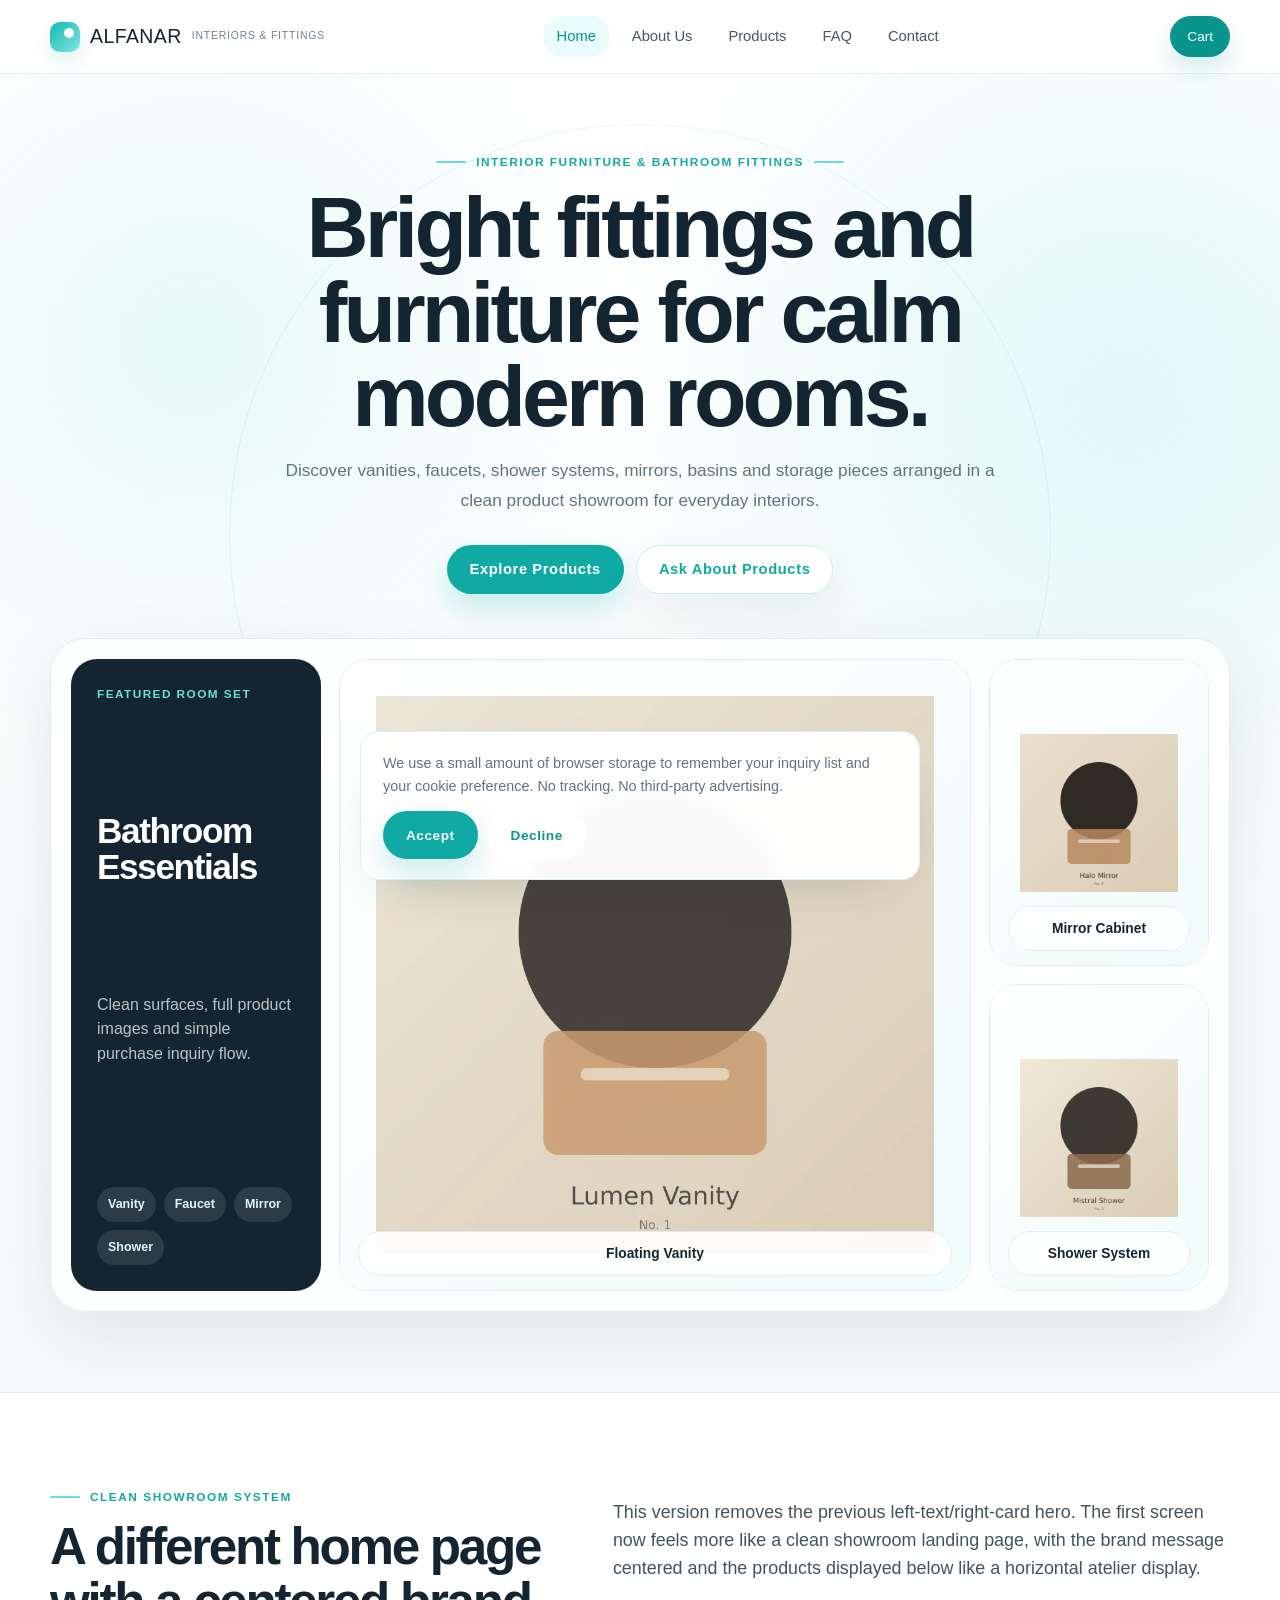
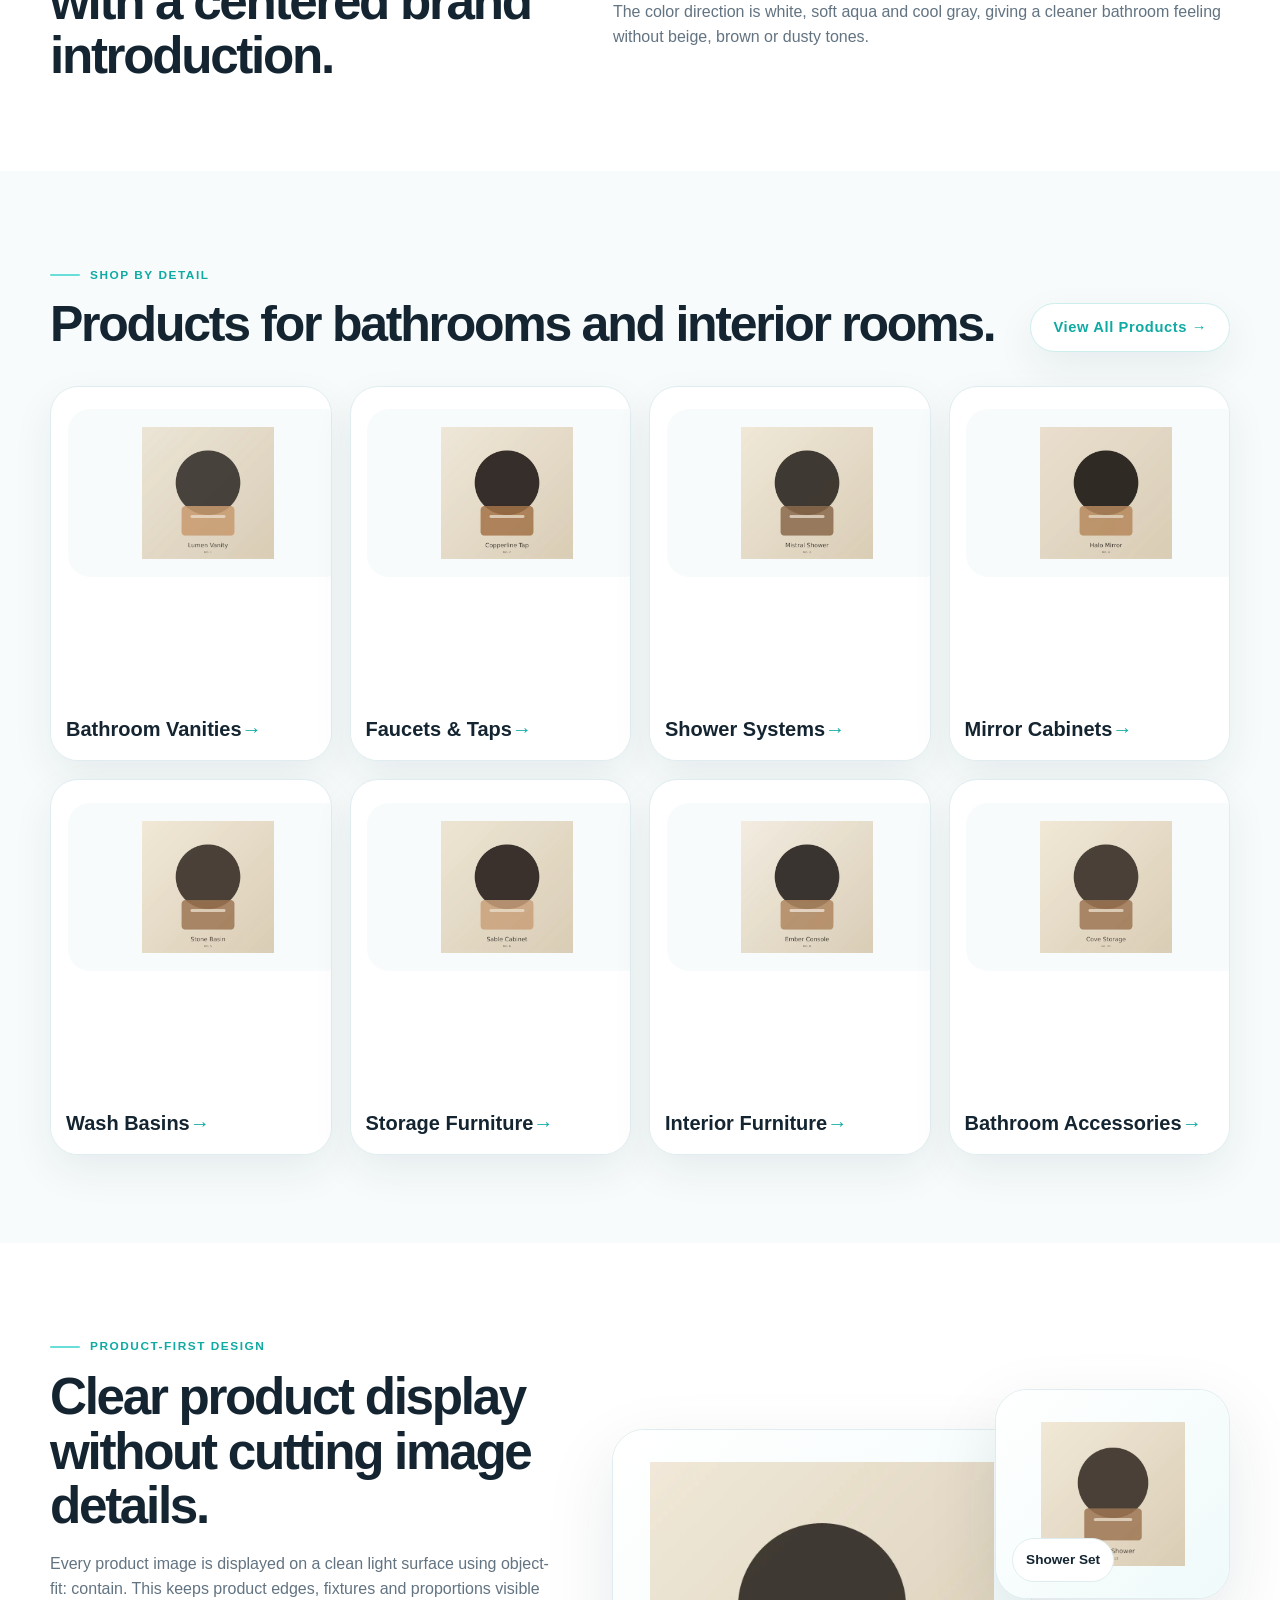
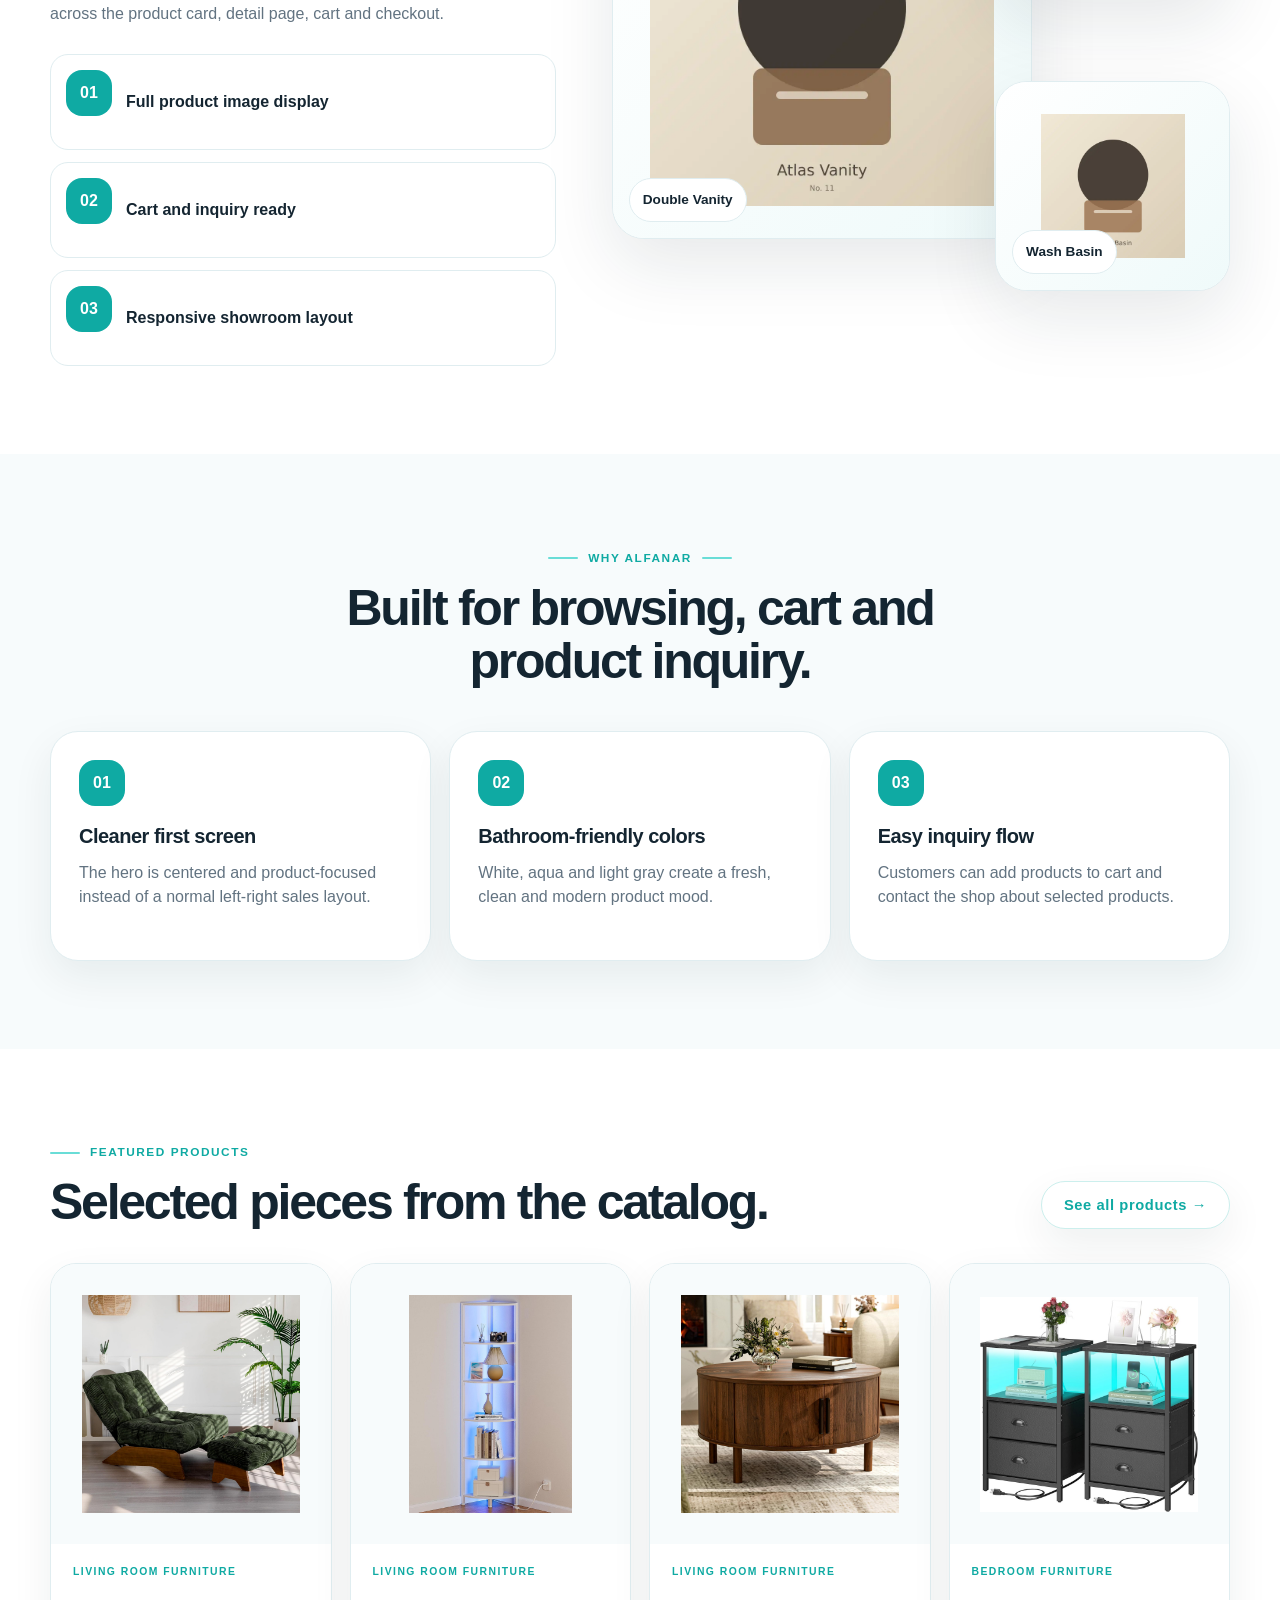
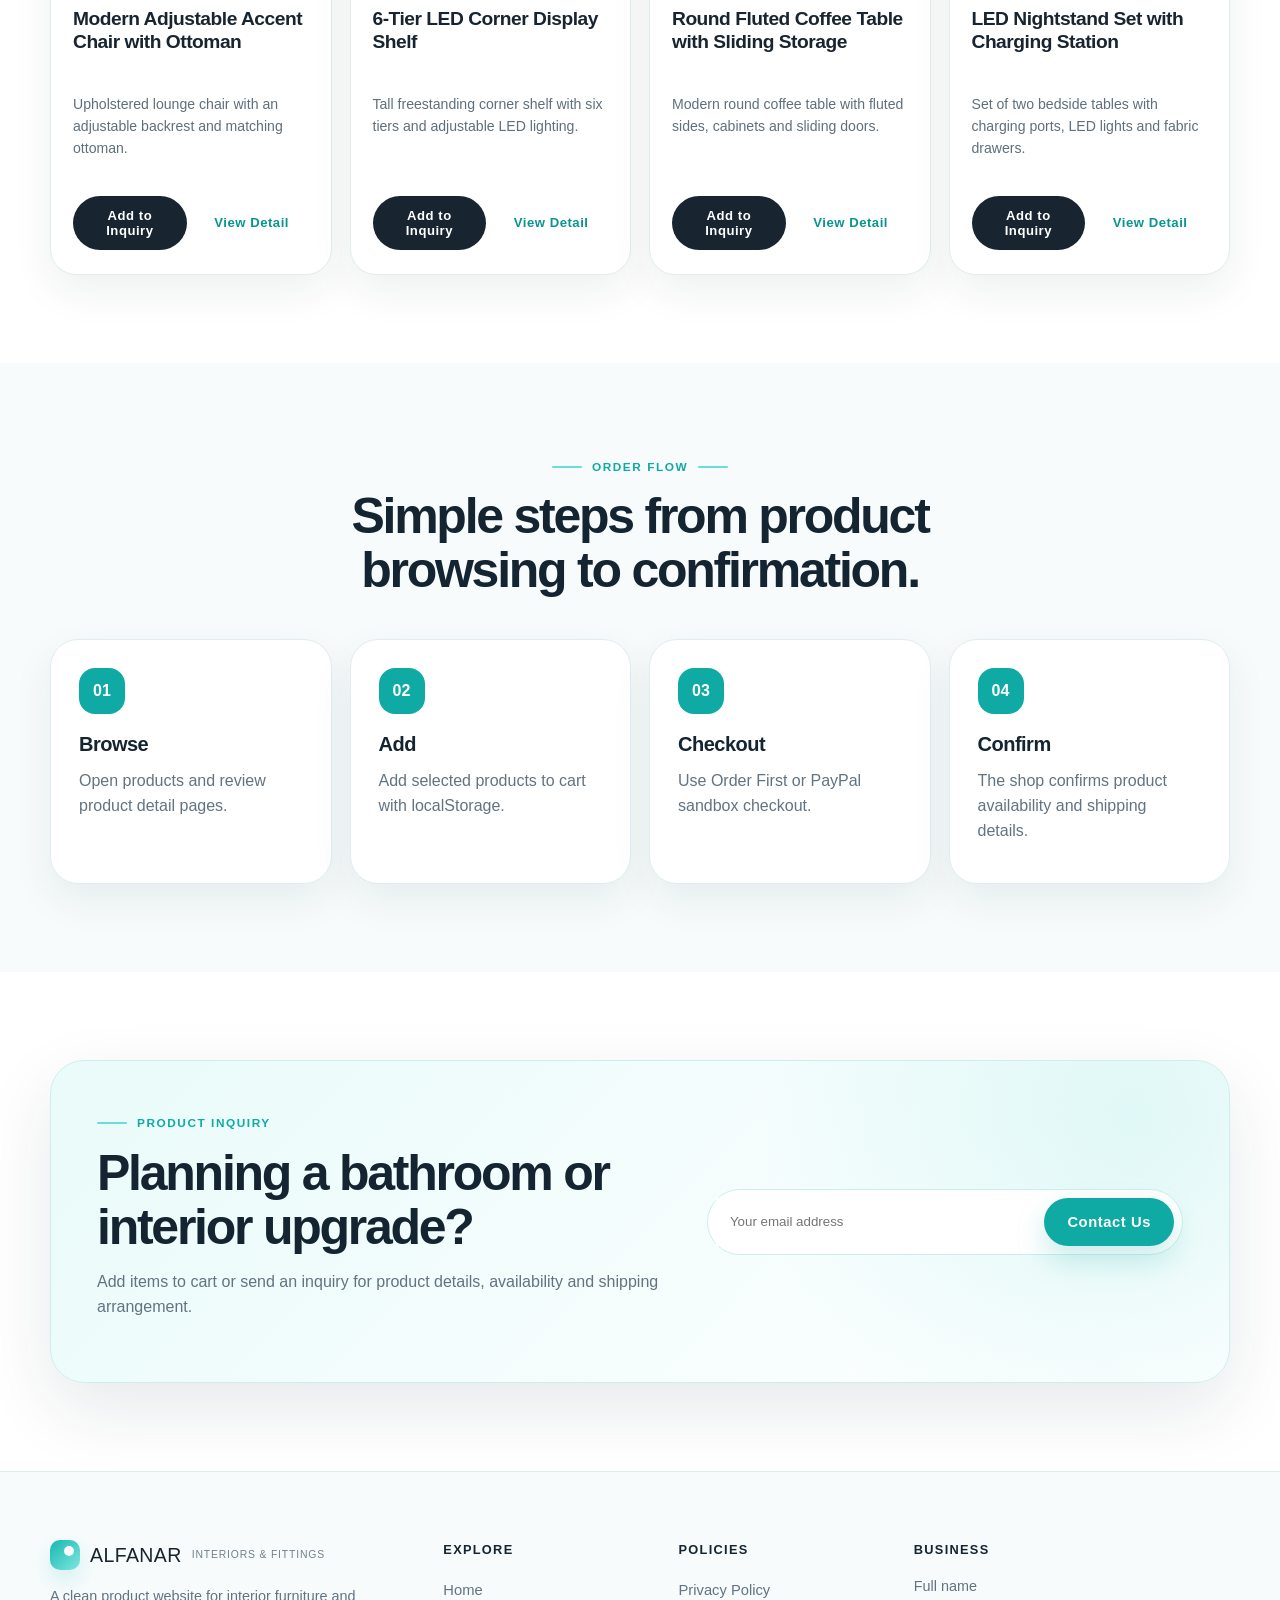
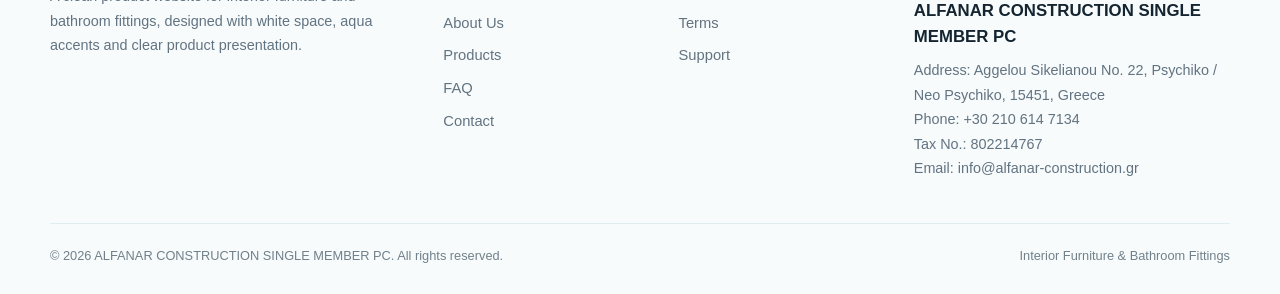
==== commit c2e61d1c: "Update code" ====
--- a/public/index.html
+++ b/public/index.html
@@ -4,17 +4,21 @@
 <meta charset="utf-8">
 <meta name="viewport" content="width=device-width,initial-scale=1">
 <title>ALFANAR — Interior Furniture & Bathroom Fittings</title>
-<meta name="description" content="ALFANAR — premium interior furniture and bathroom fittings: vanities, faucets, shower systems, mirrors and storage for considered interiors.">
-<link rel="preconnect" href="https://fonts.googleapis.com">
-<link rel="preconnect" href="https://fonts.gstatic.com" crossorigin>
-<link href="https://fonts.googleapis.com/css2?family=Cormorant+Garamond:ital,wght@0,400;0,500;1,400&family=Inter:wght@400;500;600&family=JetBrains+Mono:wght@400;500&display=swap" rel="stylesheet">
+<meta name="description" content="ALFANAR — interior furniture and bathroom fittings: vanities, faucets, shower systems, mirrors and storage for modern interiors.">
+
 <link rel="stylesheet" href="assets/css/style.css">
+<link rel="stylesheet" href="assets/css/home-atelier.css">
 </head>
-<body>
+
+<body class="home-atelier">
 
 <header class="site-header">
   <div class="container nav">
-    <a href="index.html" class="brand"><span class="dot"></span>ALFANAR <small>Interiors & Fittings</small></a>
+    <a href="index.html" class="brand">
+      <span class="dot"></span>
+      ALFANAR <small>Interiors & Fittings</small>
+    </a>
+
     <nav class="nav-links" id="navLinks">
       <a href="index.html" class="active">Home</a>
       <a href="about.html">About Us</a>
@@ -22,6 +26,7 @@
       <a href="faq.html">FAQ</a>
       <a href="contact.html">Contact</a>
     </nav>
+
     <div class="nav-actions">
       <a href="cart.html" class="cart-btn">Cart <span class="cart-badge">0</span></a>
       <button class="menu-toggle" aria-label="Menu" onclick="document.getElementById('navLinks').classList.toggle('open')">≡</button>
@@ -29,180 +34,283 @@
   </div>
 </header>
 
-<!-- HERO -->
-<section class="hero">
-  <div class="container hero-grid">
-    <div>
-      <span class="eyebrow">Est. 2010 · Athens, Greece</span>
-      <h1>Interiors that <em>hold the light</em>, fittings that earn their place.</h1>
-      <p>ALFANAR curates and crafts furniture and bathroom fittings for residences and ateliers — pieces in oak, brass, stone and aged copper, built for daily use and long memory.</p>
-      <div class="hero-actions">
-        <a href="products.html" class="btn btn-primary">Explore the Catalogue</a>
-        <a href="about.html" class="btn btn-ghost" style="color:var(--ivory);border-color:rgba(244,236,220,.4)">Our Story</a>
-      </div>
-      <div class="hero-stats">
-        <div><span>120+</span><span>Projects</span></div>
-        <div><span>22</span><span>Signature Pieces</span></div>
-        <div><span>15</span><span>Years of craft</span></div>
-      </div>
-    </div>
-    <div class="hero-image">
-      <img src="assets/images/1.webp" alt="Lumen floating vanity">
-      <div class="hero-tag">Lumen Vanity · 1200</div>
+<main>
+
+<!-- NEW HERO: CENTERED ATELIER SHOWROOM -->
+<section class="atelier-hero">
+  <div class="container">
+    <div class="hero-center reveal">
+      <span class="atelier-label">Interior Furniture & Bathroom Fittings</span>
+      <h1>Bright fittings and furniture for calm modern rooms.</h1>
+      <p>
+        Discover vanities, faucets, shower systems, mirrors, basins and storage pieces
+        arranged in a clean product showroom for everyday interiors.
+      </p>
+
+      <div class="hero-center-actions">
+        <a href="products.html" class="btn btn-primary">Explore Products</a>
+        <a href="contact.html" class="btn btn-outline">Ask About Products</a>
+      </div>
+    </div>
+
+    <div class="hero-runway reveal">
+      <div class="runway-left">
+        <span class="runway-small">Featured room set</span>
+        <strong>Bathroom Essentials</strong>
+        <p>Clean surfaces, full product images and simple purchase inquiry flow.</p>
+
+        <div class="runway-tabs">
+          <a href="products.html">Vanity</a>
+          <a href="products.html">Faucet</a>
+          <a href="products.html">Mirror</a>
+          <a href="products.html">Shower</a>
+        </div>
+      </div>
+
+      <a href="product-detail.html?id=1" class="runway-product runway-main">
+        <img src="assets/images/1.webp" alt="Bathroom vanity">
+        <span>Floating Vanity</span>
+      </a>
+
+      <div class="runway-side">
+        <a href="product-detail.html?id=4" class="runway-product">
+          <img src="assets/images/4.webp" alt="Mirror cabinet">
+          <span>Mirror Cabinet</span>
+        </a>
+
+        <a href="product-detail.html?id=3" class="runway-product">
+          <img src="assets/images/3.webp" alt="Shower system">
+          <span>Shower System</span>
+        </a>
+      </div>
     </div>
   </div>
 </section>
 
 <!-- INTRO -->
-<section class="section">
+<section class="section atelier-intro">
   <div class="container intro-grid reveal">
     <div>
-      <span class="kicker">A studio practice</span>
-      <h2>Considered objects for the rooms we live in.</h2>
-    </div>
+      <span class="atelier-label">Clean showroom system</span>
+      <h2>A different home page with a centered brand introduction.</h2>
+    </div>
+
     <div>
-      <p class="lead">From floating vanities and sculpted basins to brass mixers and floor-mounted bath fillers, every piece in the ALFANAR catalogue is selected for its material honesty, its proportions, and the way it ages.</p>
-      <p>Our practice is small by design. We work closely with foundries, joineries and ceramic studios across Europe to produce a tight collection — never trend-driven, always rooted in interior architecture.</p>
-    </div>
-  </div>
-</section>
-
-<div class="divider"></div>
-
-<!-- CATEGORIES -->
+      <p class="lead">
+        This version removes the previous left-text/right-card hero. The first screen now
+        feels more like a clean showroom landing page, with the brand message centered
+        and the products displayed below like a horizontal atelier display.
+      </p>
+      <p>
+        The color direction is white, soft aqua and cool gray, giving a cleaner bathroom
+        feeling without beige, brown or dusty tones.
+      </p>
+    </div>
+  </div>
+</section>
+
+<!-- CATEGORY BOARD -->
+<section class="section atelier-bg">
+  <div class="container">
+    <div class="section-head">
+      <div>
+        <span class="atelier-label">Shop by detail</span>
+        <h2>Products for bathrooms and interior rooms.</h2>
+      </div>
+      <a href="products.html" class="btn btn-outline">View All Products →</a>
+    </div>
+
+    <div class="category-board">
+      <a class="cat-card reveal" href="products.html">
+        <img src="assets/images/1.webp" alt="Bathroom Vanities">
+        <span>Bathroom Vanities</span>
+      </a>
+      <a class="cat-card reveal" href="products.html">
+        <img src="assets/images/2.webp" alt="Faucets and Taps">
+        <span>Faucets & Taps</span>
+      </a>
+      <a class="cat-card reveal" href="products.html">
+        <img src="assets/images/3.webp" alt="Shower Systems">
+        <span>Shower Systems</span>
+      </a>
+      <a class="cat-card reveal" href="products.html">
+        <img src="assets/images/4.webp" alt="Mirror Cabinets">
+        <span>Mirror Cabinets</span>
+      </a>
+      <a class="cat-card reveal" href="products.html">
+        <img src="assets/images/5.webp" alt="Wash Basins">
+        <span>Wash Basins</span>
+      </a>
+      <a class="cat-card reveal" href="products.html">
+        <img src="assets/images/6.webp" alt="Storage Furniture">
+        <span>Storage Furniture</span>
+      </a>
+      <a class="cat-card reveal" href="products.html">
+        <img src="assets/images/8.webp" alt="Interior Furniture">
+        <span>Interior Furniture</span>
+      </a>
+      <a class="cat-card reveal" href="products.html">
+        <img src="assets/images/21.webp" alt="Bathroom Accessories">
+        <span>Bathroom Accessories</span>
+      </a>
+    </div>
+  </div>
+</section>
+
+<!-- SPLIT SECTION -->
 <section class="section">
-  <div class="container">
-    <div style="display:flex;justify-content:space-between;align-items:end;margin-bottom:34px;flex-wrap:wrap;gap:16px">
-      <div>
-        <span class="kicker">The Collection</span>
-        <h2>Categories shaped around daily rituals.</h2>
-      </div>
-      <a href="products.html" class="btn btn-outline-copper">All Products →</a>
-    </div>
-    <div class="cat-grid">
-      <a class="cat-card reveal" href="products.html"><img src="assets/images/1.webp" alt=""><span>Bathroom Vanities</span></a>
-      <a class="cat-card reveal" href="products.html"><img src="assets/images/2.webp" alt=""><span>Faucets & Taps</span></a>
-      <a class="cat-card reveal" href="products.html"><img src="assets/images/3.webp" alt=""><span>Shower Systems</span></a>
-      <a class="cat-card reveal" href="products.html"><img src="assets/images/4.webp" alt=""><span>Mirror Cabinets</span></a>
-      <a class="cat-card reveal" href="products.html"><img src="assets/images/5.webp" alt=""><span>Wash Basins</span></a>
-      <a class="cat-card reveal" href="products.html"><img src="assets/images/6.webp" alt=""><span>Storage Furniture</span></a>
-      <a class="cat-card reveal" href="products.html"><img src="assets/images/8.webp" alt=""><span>Interior Furniture</span></a>
-      <a class="cat-card reveal" href="products.html"><img src="assets/images/21.webp" alt=""><span>Bathroom Accessories</span></a>
-    </div>
-  </div>
-</section>
-
-<!-- EDITORIAL SPLIT -->
-<section class="section" style="background:var(--ivory-2)">
-  <div class="container split reveal">
-    <div class="ph"><img src="assets/images/11.webp" alt="Atlas double vanity"></div>
-    <div>
-      <span class="kicker">Signature material</span>
-      <h2>Travertine, fumed oak and aged copper.</h2>
-      <p>Our material library is small and disciplined. Honed travertine for tops; fumed European oak for cabinetry; living-finish copper that gathers a soft patina from use. We avoid plated finishes that flake and timber stains that fade — only materials that wear into the room.</p>
-      <a href="about.html" class="btn btn-ghost" style="margin-top:20px">Read the philosophy</a>
+  <div class="container atelier-split reveal">
+    <div class="split-copy">
+      <span class="atelier-label">Product-first design</span>
+      <h2>Clear product display without cutting image details.</h2>
+      <p>
+        Every product image is displayed on a clean light surface using object-fit:
+        contain. This keeps product edges, fixtures and proportions visible across the
+        product card, detail page, cart and checkout.
+      </p>
+
+      <div class="atelier-points">
+        <div><strong>01</strong><span>Full product image display</span></div>
+        <div><strong>02</strong><span>Cart and inquiry ready</span></div>
+        <div><strong>03</strong><span>Responsive showroom layout</span></div>
+      </div>
+    </div>
+
+    <div class="split-product-stack">
+      <a href="product-detail.html?id=11" class="stack-card large">
+        <img src="assets/images/11.webp" alt="Double vanity">
+        <span>Double Vanity</span>
+      </a>
+      <a href="product-detail.html?id=13" class="stack-card small top">
+        <img src="assets/images/13.webp" alt="Shower set">
+        <span>Shower Set</span>
+      </a>
+      <a href="product-detail.html?id=5" class="stack-card small bottom">
+        <img src="assets/images/5.webp" alt="Wash basin">
+        <span>Wash Basin</span>
+      </a>
     </div>
   </div>
 </section>
 
 <!-- WHY -->
+<section class="section atelier-bg">
+  <div class="container">
+    <div class="center-head">
+      <span class="atelier-label">Why ALFANAR</span>
+      <h2>Built for browsing, cart and product inquiry.</h2>
+    </div>
+
+    <div class="why-grid">
+      <div class="why-card reveal">
+        <div class="num">01</div>
+        <h3>Cleaner first screen</h3>
+        <p>The hero is centered and product-focused instead of a normal left-right sales layout.</p>
+      </div>
+
+      <div class="why-card reveal">
+        <div class="num">02</div>
+        <h3>Bathroom-friendly colors</h3>
+        <p>White, aqua and light gray create a fresh, clean and modern product mood.</p>
+      </div>
+
+      <div class="why-card reveal">
+        <div class="num">03</div>
+        <h3>Easy inquiry flow</h3>
+        <p>Customers can add products to cart and contact the shop about selected products.</p>
+      </div>
+    </div>
+  </div>
+</section>
+
+<!-- FEATURED -->
 <section class="section">
   <div class="container">
-    <div style="text-align:center;max-width:620px;margin:0 auto 50px">
-      <span class="kicker">Why ALFANAR</span>
-      <h2>The studio principles.</h2>
-    </div>
-    <div class="why-grid">
-      <div class="why-card reveal"><div class="num">01</div><h3>Material first</h3><p>Solid timber, brass cores, fine ceramic and natural stone. No plated shortcuts, no veneers that lift.</p></div>
-      <div class="why-card reveal"><div class="num">02</div><h3>Built to age</h3><p>Living finishes that patinate. Cartridges and hinges we can service, decades after purchase.</p></div>
-      <div class="why-card reveal"><div class="num">03</div><h3>Quietly designed</h3><p>Pieces sized for real rooms. Proportions that do not shout for attention but earn it slowly.</p></div>
-    </div>
-  </div>
-</section>
-
-<!-- FEATURED -->
-<section class="section" style="background:var(--ivory-2)">
-  <div class="container">
-    <div style="display:flex;justify-content:space-between;align-items:end;margin-bottom:34px;flex-wrap:wrap;gap:16px">
-      <div>
-        <span class="kicker">Featured</span>
-        <h2>Pieces we keep returning to.</h2>
-      </div>
-      <a href="products.html" class="btn btn-outline-copper">See all 22 →</a>
-    </div>
+    <div class="section-head">
+      <div>
+        <span class="atelier-label">Featured products</span>
+        <h2>Selected pieces from the catalog.</h2>
+      </div>
+      <a href="products.html" class="btn btn-outline">See all products →</a>
+    </div>
+
     <div class="feat-grid" data-featured-grid></div>
   </div>
 </section>
 
-<!-- SPLIT 2 -->
+<!-- PROCESS -->
+<section class="section atelier-bg">
+  <div class="container">
+    <div class="center-head">
+      <span class="atelier-label">Order flow</span>
+      <h2>Simple steps from product browsing to confirmation.</h2>
+    </div>
+
+    <div class="process">
+      <div class="step reveal">
+        <div class="num">01</div>
+        <h3>Browse</h3>
+        <p>Open products and review product detail pages.</p>
+      </div>
+
+      <div class="step reveal">
+        <div class="num">02</div>
+        <h3>Add</h3>
+        <p>Add selected products to cart with localStorage.</p>
+      </div>
+
+      <div class="step reveal">
+        <div class="num">03</div>
+        <h3>Checkout</h3>
+        <p>Use Order First or PayPal sandbox checkout.</p>
+      </div>
+
+      <div class="step reveal">
+        <div class="num">04</div>
+        <h3>Confirm</h3>
+        <p>The shop confirms product availability and shipping details.</p>
+      </div>
+    </div>
+  </div>
+</section>
+
+<!-- CTA -->
 <section class="section">
-  <div class="container split reverse reveal">
-    <div class="ph"><img src="assets/images/13.webp" alt="Forge shower set"></div>
-    <div>
-      <span class="kicker">Bathroom as room</span>
-      <h2>Fittings that hold a bathroom together.</h2>
-      <p>We treat the bathroom as a room — not a wet zone. Thermostatic shower cores, recessed mixer plates and floor-mounted bath fillers are sized to align cleanly with tiles, niches and vanity surfaces. Installer notes are included with every fitting.</p>
-      <a href="products.html" class="btn btn-ghost" style="margin-top:20px">View fittings</a>
-    </div>
-  </div>
-</section>
-
-<!-- PROCESS -->
-<section class="section" style="background:var(--ivory-2)">
-  <div class="container">
-    <div style="text-align:center;max-width:620px;margin:0 auto 50px">
-      <span class="kicker">How we work</span>
-      <h2>From inquiry to installation.</h2>
-    </div>
-    <div class="process">
-      <div class="step reveal"><div class="num">01</div><h3>Inquiry</h3><p>Send your project brief, plans or product shortlist via our contact form.</p></div>
-      <div class="step reveal"><div class="num">02</div><h3>Confirm</h3><p>We confirm availability, lead times and any custom dimensions or finishes.</p></div>
-      <div class="step reveal"><div class="num">03</div><h3>Prepare</h3><p>Pieces are quality-checked, packed for transit and dispatched to your site.</p></div>
-      <div class="step reveal"><div class="num">04</div><h3>Install</h3><p>Installer notes ship with every fitting; our team is reachable for technical queries.</p></div>
-    </div>
-  </div>
-</section>
-
-<!-- TESTIMONIALS -->
-<section class="section">
-  <div class="container">
-    <div style="max-width:620px;margin-bottom:40px">
-      <span class="kicker">Studio impressions</span>
-      <h2>From the architects we work with.</h2>
-    </div>
-    <div class="testi-grid">
-      <div class="testi reveal"><p>“The Lumen vanity sat into our scheme exactly as drawn. The patina on the copper is now part of the room.”</p><span class="by">— Elina K., Architect, Athens</span></div>
-      <div class="testi reveal"><p>“Specification documents were clean, dimensions precise. Our installer noticed.”</p><span class="by">— Mathias R., Interior Designer, Berlin</span></div>
-      <div class="testi reveal"><p>“Two years in, the brass tap still feels considered. Maintenance was a single cartridge swap.”</p><span class="by">— Joanna P., Private client</span></div>
-    </div>
-  </div>
-</section>
-
-<!-- CTA BAND -->
-<section class="section">
-  <div class="container">
-    <div class="cta-band reveal">
-      <div>
-        <span class="kicker" style="color:var(--copper-2)">Project inquiry</span>
-        <h2>Specifying a residence, atelier or boutique hotel?</h2>
-        <p>Send your plans or shortlist — we'll respond with availability, lead times and a tailored quotation within one business day.</p>
-      </div>
+  <div class="container">
+    <div class="atelier-cta reveal">
+      <div>
+        <span class="atelier-label">Product inquiry</span>
+        <h2>Planning a bathroom or interior upgrade?</h2>
+        <p>
+          Add items to cart or send an inquiry for product details, availability and
+          shipping arrangement.
+        </p>
+      </div>
+
       <form onsubmit="event.preventDefault();window.location='contact.html'">
-        <input type="email" placeholder="Your email" required>
-        <button class="btn btn-primary" type="submit">Begin</button>
+        <input type="email" placeholder="Your email address" required>
+        <button class="btn btn-primary" type="submit">Contact Us</button>
       </form>
     </div>
   </div>
 </section>
 
-<!-- FOOTER -->
+</main>
+
 <footer class="site-footer">
   <div class="container">
     <div class="foot-grid">
       <div>
-        <div class="brand"><span class="dot"></span>ALFANAR <small>Interiors & Fittings</small></div>
-        <p style="margin-top:14px;max-width:340px">A studio practice for premium interior furniture and bathroom fittings — material-honest, built to age.</p>
-      </div>
+        <div class="brand">
+          <span class="dot"></span>
+          ALFANAR <small>Interiors & Fittings</small>
+        </div>
+        <p style="margin-top:14px;max-width:360px">
+          A clean product website for interior furniture and bathroom fittings, designed
+          with white space, aqua accents and clear product presentation.
+        </p>
+      </div>
+
       <div>
         <h4>Explore</h4>
         <a href="index.html">Home</a>
@@ -211,29 +319,56 @@
         <a href="faq.html">FAQ</a>
         <a href="contact.html">Contact</a>
       </div>
+
       <div>
         <h4>Policies</h4>
         <a href="privacy-policy.html">Privacy Policy</a>
         <a href="terms.html">Terms</a>
         <a href="faq.html">Support</a>
       </div>
+
       <div class="biz">
         <h4>Business</h4>
+        <span>Full name</span>
         <strong>ALFANAR CONSTRUCTION SINGLE MEMBER PC</strong>
-        <span>Aggelou Sikelianou No. 22, Psychiko / Neo Psychiko, 15451, Greece</span>
+        <span>Address: Aggelou Sikelianou No. 22, Psychiko / Neo Psychiko, 15451, Greece</span>
         <span>Phone: +30 210 614 7134</span>
         <span>Tax No.: 802214767</span>
         <span>Email: info@alfanar-construction.gr</span>
       </div>
     </div>
+
     <div class="foot-bottom">
-      <span>© 2026 ALFANAR Construction SMPC. All rights reserved.</span>
-      <span>Crafted with care in Athens.</span>
+      <span>© 2026 ALFANAR CONSTRUCTION SINGLE MEMBER PC. All rights reserved.</span>
+      <span>Interior Furniture & Bathroom Fittings</span>
     </div>
   </div>
 </footer>
 
 <script src="assets/js/product.js"></script>
 <script src="assets/js/main.js"></script>
+
+<script>
+document.addEventListener("DOMContentLoaded", function(){
+  const items = document.querySelectorAll(".reveal");
+
+  if (!("IntersectionObserver" in window)) {
+    items.forEach(item => item.classList.add("is-visible"));
+    return;
+  }
+
+  const observer = new IntersectionObserver(entries => {
+    entries.forEach(entry => {
+      if(entry.isIntersecting){
+        entry.target.classList.add("is-visible");
+        observer.unobserve(entry.target);
+      }
+    });
+  }, { threshold: 0.12 });
+
+  items.forEach(item => observer.observe(item));
+});
+</script>
+
 </body>
 </html>
--- a/public/assets/css/style.css
+++ b/public/assets/css/style.css
@@ -1,29 +1,29 @@
 /* =========================================================
    ALFANAR — Interior Furniture & Bathroom Fittings
-   Premium design system
+   Clean White / Aqua / Soft Gray design system
    ========================================================= */
 :root{
-  --charcoal:#211c19;
-  --charcoal-2:#2b2522;
-  --copper:#b07a4a;
-  --copper-2:#c89160;
-  --copper-deep:#8a5a32;
-  --ivory:#f4ecdc;
-  --ivory-2:#ece2cf;
-  --mist:#d7d2c8;
-  --clay:#c98b6a;
-  --olive:#7a7553;
-  --bronze:#5a4a35;
-  --smoke:rgba(40,32,28,.55);
-  --line:rgba(40,32,28,.12);
-  --product-bg:#f7f1e4;
+  --charcoal:#18242f;
+  --charcoal-2:#273746;
+  --copper:#27c7bd;
+  --copper-2:#76e3dc;
+  --copper-deep:#07958e;
+  --ivory:#ffffff;
+  --ivory-2:#f4fbfb;
+  --mist:#e5f2f2;
+  --clay:#dff7f5;
+  --olive:#27c7bd;
+  --bronze:#07958e;
+  --smoke:rgba(24,36,47,.46);
+  --line:rgba(24,36,47,.10);
+  --product-bg:#f8fcfc;
   --radius-lg:22px;
   --radius-md:14px;
-  --shadow-soft:0 18px 60px -28px rgba(33,28,25,.35);
-  --shadow-card:0 24px 50px -32px rgba(33,28,25,.45);
-  --serif:"Cormorant Garamond","Playfair Display",Georgia,serif;
-  --sans:"Inter","Helvetica Neue",Arial,sans-serif;
-  --mono:"JetBrains Mono",ui-monospace,monospace;
+  --shadow-soft:0 18px 50px -30px rgba(24,36,47,.22);
+  --shadow-card:0 24px 58px -34px rgba(24,36,47,.28);
+  --serif:Arial,Calibri,Helvetica,sans-serif;
+  --sans:Arial,Calibri,Helvetica,sans-serif;
+  --mono:Arial,Calibri,Helvetica,sans-serif;
 }
 *{box-sizing:border-box}
 html,body{margin:0;padding:0}
@@ -431,3 +431,1915 @@
 .legal h3{margin-top:28px;font-size:1.2rem}
 .legal p,.legal li{font-size:.97rem;color:#3a342f}
 .legal ul{padding-left:20px}
+
+
+/* =========================================================
+   CLEAN AQUA OVERRIDE
+   Purpose: remove dirty beige/brown feeling
+   Style: white porcelain + light aqua + soft gray
+   ========================================================= */
+
+/* Base */
+html,body{
+  background:#ffffff;
+}
+
+body{
+  font-family:Arial,Calibri,Helvetica,sans-serif;
+  color:#18242f;
+}
+
+h1,h2,h3,h4,
+.brand,
+.product-card .name,
+.product-card .price,
+.pd-info .price,
+.summary .total,
+.faq-q,
+.testi p{
+  font-family:Arial,Calibri,Helvetica,sans-serif;
+  color:#18242f;
+  font-weight:800;
+  letter-spacing:-.025em;
+}
+
+p,
+.legal p,
+.legal li,
+.product-card .desc{
+  color:#5f6f7b;
+}
+
+.container{
+  max-width:1240px;
+}
+
+/* Header clean */
+.site-header{
+  background:rgba(255,255,255,.96);
+  border-bottom:1px solid #e8eef1;
+  backdrop-filter:blur(12px);
+}
+
+.nav{
+  padding:16px 0;
+}
+
+.brand{
+  align-items:center;
+  font-size:1.22rem;
+  letter-spacing:.03em;
+}
+
+.brand .dot{
+  width:30px;
+  height:30px;
+  border-radius:10px;
+  background:linear-gradient(135deg,#16b8b0,#7ee7e0);
+  box-shadow:0 10px 20px rgba(22,184,176,.16);
+  position:relative;
+}
+
+.brand .dot::after{
+  content:"";
+  position:absolute;
+  width:10px;
+  height:10px;
+  border-radius:50%;
+  right:6px;
+  top:6px;
+  background:#fff;
+}
+
+.brand small{
+  font-family:Arial,Calibri,Helvetica,sans-serif;
+  color:#71808b;
+  letter-spacing:.12em;
+  font-weight:700;
+}
+
+.nav-links{
+  gap:8px;
+}
+
+.nav-links a{
+  padding:9px 14px;
+  border-radius:999px;
+  color:#465763;
+  font-weight:700;
+}
+
+.nav-links a:hover,
+.nav-links a.active{
+  color:#07958e;
+  background:#e9fbfa;
+}
+
+.nav-links a.active::after{
+  display:none;
+}
+
+.cart-btn{
+  background:#07958e;
+  color:#ffffff;
+  border:1px solid #07958e;
+  box-shadow:0 12px 24px rgba(7,149,142,.18);
+}
+
+.cart-btn:hover{
+  background:#067a74;
+}
+
+.cart-badge{
+  background:#ffffff;
+  color:#07958e;
+}
+
+/* Buttons clean */
+.btn{
+  font-family:Arial,Calibri,Helvetica,sans-serif;
+  font-weight:800;
+  border-radius:999px;
+}
+
+.btn-primary{
+  background:#07958e;
+  color:#ffffff;
+}
+
+.btn-primary:hover{
+  background:#067a74;
+  box-shadow:0 16px 34px rgba(7,149,142,.20);
+}
+
+.btn-dark{
+  background:#18242f;
+  color:#ffffff;
+}
+
+.btn-dark:hover{
+  background:#0d151d;
+}
+
+.btn-ghost,
+.btn-outline-copper{
+  background:#ffffff;
+  color:#07958e;
+  border-color:#bcefed;
+}
+
+.btn-ghost:hover,
+.btn-outline-copper:hover{
+  background:#07958e;
+  border-color:#07958e;
+  color:#ffffff;
+}
+
+/* Small labels */
+.eyebrow,
+.kicker,
+.product-card .cat,
+.cart-item .cat,
+.summary-line .meta .cat,
+.foot-grid h4,
+.form-card h3,
+.pd-info h3{
+  font-family:Arial,Calibri,Helvetica,sans-serif;
+  color:#07958e;
+  font-weight:800;
+  letter-spacing:.14em;
+}
+
+/* Hero clean bright */
+.hero{
+  background:
+    radial-gradient(circle at 78% 24%, rgba(39,199,189,.16), transparent 36%),
+    linear-gradient(135deg,#ffffff 0%,#ffffff 50%,#f1fcfc 100%);
+  color:#18242f;
+  padding:120px 0 100px;
+  border-bottom:1px solid #e8eef1;
+}
+
+.hero::before{
+  background:none;
+}
+
+.hero h1{
+  color:#18242f;
+}
+
+.hero h1 em{
+  color:#07958e;
+  font-style:normal;
+}
+
+.hero p{
+  color:#5f6f7b;
+}
+
+.hero-stats div span:first-child{
+  font-family:Arial,Calibri,Helvetica,sans-serif;
+  color:#07958e;
+  font-weight:800;
+}
+
+.hero-stats div span:last-child{
+  font-family:Arial,Calibri,Helvetica,sans-serif;
+  color:#7c8a94;
+  letter-spacing:.12em;
+}
+
+.hero-image{
+  background:#f8fcfc;
+  border:1px solid #e0eff0;
+  box-shadow:0 24px 58px -34px rgba(24,36,47,.24);
+}
+
+.hero-image::after{
+  border:1px solid rgba(7,149,142,.12);
+}
+
+.hero-tag{
+  background:rgba(255,255,255,.92);
+  color:#07958e;
+  border:1px solid #d8f2f1;
+  font-family:Arial,Calibri,Helvetica,sans-serif;
+  letter-spacing:.12em;
+}
+
+/* Page hero */
+.page-hero{
+  background:linear-gradient(180deg,#f3fcfc 0%,#ffffff 100%);
+  border-bottom:1px solid #e8eef1;
+}
+
+/* Sections */
+.section:nth-of-type(even){
+  background:#ffffff;
+}
+
+.divider{
+  background:#e8eef1;
+}
+
+/* Cards and product backgrounds */
+.cat-card,
+.product-card,
+.why-card,
+.testi,
+.process .step,
+.faq-item,
+.form-card,
+.summary,
+.cart-item{
+  background:#ffffff;
+  border:1px solid #e8eef1;
+  box-shadow:0 14px 36px -30px rgba(24,36,47,.20);
+}
+
+.cat-card:hover,
+.product-card:hover,
+.why-card:hover{
+  border-color:#a8ebe8;
+  box-shadow:0 24px 58px -34px rgba(7,149,142,.22);
+}
+
+.cat-card,
+.product-card .ph,
+.pd-gallery .main,
+.pd-thumbs button,
+.cart-item .ph,
+.summary-line .ph,
+.split .ph{
+  background:#f8fcfc;
+}
+
+.cat-card::after{
+  background:linear-gradient(180deg,transparent,rgba(255,255,255,.94) 72%);
+}
+
+.cat-card span,
+.product-card .name{
+  color:#18242f;
+}
+
+.product-card .cat,
+.product-card .price,
+.why-card .num,
+.process .step .num,
+.pd-info .price,
+.cart-item .sub,
+.summary .total,
+.summary-line .price,
+.faq-q .ic,
+.testi .by{
+  color:#07958e;
+}
+
+.product-card .actions .btn{
+  border-radius:999px;
+}
+
+/* Split image section */
+.split .ph{
+  border:1px solid #e0eff0;
+  box-shadow:0 24px 58px -34px rgba(24,36,47,.22);
+}
+
+/* Product detail */
+.pd-thumbs button.active{
+  border-color:#07958e;
+}
+
+.pd-info .spec-table td,
+.summary .row,
+.cart-item,
+.summary-line{
+  border-color:#e8eef1;
+}
+
+/* Cart */
+.cart-item .qty{
+  border-color:#dbe7eb;
+}
+
+.cart-item .qty button:hover{
+  background:#e9fbfa;
+}
+
+.cart-item .remove{
+  color:#07958e;
+}
+
+/* Checkout forms */
+.field input,
+.field textarea,
+.field select{
+  background:#f8fcfc;
+  border:1px solid #e0eff0;
+  color:#18242f;
+}
+
+.field input:focus,
+.field textarea:focus,
+.field select:focus{
+  background:#ffffff;
+  border-color:#27c7bd;
+  box-shadow:0 0 0 3px rgba(39,199,189,.12);
+}
+
+.field label{
+  color:#71808b;
+}
+
+.method{
+  background:#ffffff;
+  border-color:#e0eff0;
+}
+
+.method.active{
+  border-color:#07958e;
+  box-shadow:0 0 0 3px rgba(39,199,189,.14);
+}
+
+.method small{
+  color:#71808b;
+}
+
+/* Contact */
+.contact-info{
+  background:#f1fcfc;
+  color:#18242f;
+  border:1px solid #d8f2f1;
+  box-shadow:0 18px 50px -30px rgba(7,149,142,.20);
+}
+
+.contact-info h3{
+  color:#18242f;
+}
+
+.contact-info .item{
+  border-bottom:1px solid #d8f2f1;
+}
+
+.contact-info .item strong{
+  color:#07958e;
+}
+
+.contact-info .item span{
+  color:#5f6f7b;
+}
+
+.preview-list{
+  background:#f8fcfc;
+}
+
+/* Thank */
+.thank .check{
+  background:#07958e;
+}
+
+/* FAQ */
+.faq-q{
+  color:#18242f;
+}
+
+/* CTA clean */
+.cta-band{
+  background:
+    radial-gradient(circle at 90% 20%, rgba(39,199,189,.14), transparent 34%),
+    linear-gradient(135deg,#f1fcfc,#ffffff);
+  color:#18242f;
+  border:1px solid #d8f2f1;
+  box-shadow:0 22px 56px -34px rgba(7,149,142,.22);
+}
+
+.cta-band h2{
+  color:#18242f;
+}
+
+.cta-band p{
+  color:#5f6f7b;
+}
+
+.cta-band form{
+  background:#ffffff;
+  border:1px solid #d8f2f1;
+}
+
+.cta-band input{
+  color:#18242f;
+}
+
+.cta-band input::placeholder{
+  color:#98a6af;
+}
+
+/* Footer bright, not dirty */
+.site-footer{
+  background:#f8fcfc;
+  color:#5f6f7b;
+  border-top:1px solid #e0eff0;
+}
+
+.site-footer .brand{
+  color:#18242f;
+}
+
+.foot-grid h4{
+  color:#18242f;
+}
+
+.foot-grid a,
+.foot-grid p,
+.foot-grid .biz span{
+  color:#5f6f7b;
+}
+
+.foot-grid a:hover{
+  color:#07958e;
+}
+
+.foot-grid .biz strong{
+  color:#18242f;
+  font-family:Arial,Calibri,Helvetica,sans-serif;
+  font-weight:800;
+}
+
+.foot-bottom{
+  border-top:1px solid #e0eff0;
+  color:#7c8a94;
+}
+
+/* Toast / Cookie clean */
+.toast{
+  background:#18242f;
+  color:#ffffff;
+}
+
+.cookie{
+  background:rgba(255,255,255,.97);
+  color:#18242f;
+  border:1px solid #d8f2f1;
+}
+
+.cookie p{
+  color:#5f6f7b;
+}
+
+/* Mobile nav */
+@media (max-width: 900px){
+  .nav-links{
+    background:#ffffff;
+    border-bottom:1px solid #e8eef1;
+  }
+
+  .nav-links.open{
+    box-shadow:0 20px 44px rgba(24,36,47,.08);
+  }
+
+  .nav-links a{
+    border-bottom:1px solid #e8eef1;
+  }
+}
+/* =========================================================
+   ALFANAR HOME ATELIER CSS
+   White + Aqua + Cool Gray
+   Hero style: centered showroom runway, not left/right split
+   File path: assets/css/home-atelier.css
+========================================================= */
+
+:root{
+  --ha-white:#ffffff;
+  --ha-bg:#f7fbfc;
+  --ha-panel:#eefafa;
+  --ha-aqua:#0faaa3;
+  --ha-aqua-2:#69ddd7;
+  --ha-dark:#142531;
+  --ha-text:#172936;
+  --ha-muted:#627381;
+  --ha-line:#e0edf0;
+  --ha-soft-line:#ccefed;
+  --ha-shadow:0 26px 70px rgba(20,37,49,.10);
+  --ha-shadow-soft:0 16px 42px rgba(20,37,49,.07);
+  --ha-radius:28px;
+}
+
+.home-atelier{
+  margin:0;
+  font-family:Arial, Calibri, Helvetica, sans-serif;
+  color:var(--ha-text);
+  background:#fff;
+}
+
+.home-atelier *{
+  box-sizing:border-box;
+}
+
+.home-atelier img{
+  max-width:100%;
+  display:block;
+}
+
+.home-atelier a{
+  text-decoration:none;
+}
+
+.home-atelier .container{
+  width:min(1180px, calc(100% - 32px));
+  margin:0 auto;
+  padding:0;
+}
+
+/* Header */
+.home-atelier .site-header{
+  background:rgba(255,255,255,.96);
+  border-bottom:1px solid var(--ha-line);
+  backdrop-filter:blur(12px);
+}
+
+.home-atelier .nav{
+  min-height:74px;
+  padding:0;
+}
+
+.home-atelier .brand{
+  display:flex;
+  align-items:center;
+  gap:11px;
+  font-family:Arial, Calibri, Helvetica, sans-serif;
+  font-size:1.14rem;
+  font-weight:900;
+  color:var(--ha-dark);
+  letter-spacing:.02em;
+}
+
+.home-atelier .brand .dot{
+  width:31px;
+  height:31px;
+  border-radius:50%;
+  background:linear-gradient(135deg,var(--ha-aqua),var(--ha-aqua-2));
+  box-shadow:0 10px 22px rgba(15,170,163,.20);
+}
+
+.home-atelier .brand .dot::after{
+  display:none;
+}
+
+.home-atelier .brand small{
+  color:#73838f;
+  font-family:Arial, Calibri, Helvetica, sans-serif;
+  font-size:.66rem;
+  font-weight:800;
+  letter-spacing:.08em;
+  text-transform:uppercase;
+}
+
+.home-atelier .nav-links{
+  gap:6px;
+}
+
+.home-atelier .nav-links a{
+  padding:9px 14px;
+  border-radius:999px;
+  color:#465965;
+  font-size:.9rem;
+  font-weight:800;
+}
+
+.home-atelier .nav-links a:hover,
+.home-atelier .nav-links a.active{
+  color:var(--ha-aqua);
+  background:#e9fbfa;
+}
+
+.home-atelier .nav-links a.active::after{
+  display:none;
+}
+
+.home-atelier .cart-btn{
+  background:var(--ha-aqua);
+  color:#fff;
+  border-radius:999px;
+  box-shadow:0 12px 24px rgba(15,170,163,.20);
+}
+
+.home-atelier .cart-btn:hover{
+  background:#087f7a;
+}
+
+.home-atelier .cart-badge{
+  background:#fff;
+  color:var(--ha-aqua);
+}
+
+.home-atelier .menu-toggle{
+  color:var(--ha-dark);
+}
+
+/* Typography */
+.home-atelier h1,
+.home-atelier h2,
+.home-atelier h3,
+.home-atelier h4{
+  font-family:Arial, Calibri, Helvetica, sans-serif;
+  color:var(--ha-dark);
+  font-weight:900;
+  letter-spacing:-.045em;
+}
+
+.home-atelier p{
+  color:var(--ha-muted);
+}
+
+.home-atelier .section{
+  padding:88px 0;
+}
+
+.home-atelier .atelier-bg{
+  background:var(--ha-bg);
+}
+
+.home-atelier .atelier-label{
+  display:inline-flex;
+  align-items:center;
+  justify-content:center;
+  gap:10px;
+  margin-bottom:14px;
+  color:var(--ha-aqua);
+  font-size:.74rem;
+  font-weight:900;
+  letter-spacing:.13em;
+  text-transform:uppercase;
+}
+
+.home-atelier .atelier-label::before,
+.home-atelier .atelier-label::after{
+  content:"";
+  width:30px;
+  height:2px;
+  border-radius:999px;
+  background:var(--ha-aqua-2);
+}
+
+.home-atelier .section-head{
+  display:flex;
+  align-items:flex-end;
+  justify-content:space-between;
+  gap:22px;
+  flex-wrap:wrap;
+  margin-bottom:34px;
+}
+
+.home-atelier .section-head .atelier-label{
+  justify-content:flex-start;
+}
+
+.home-atelier .section-head .atelier-label::after{
+  display:none;
+}
+
+.home-atelier .section-head h2,
+.home-atelier .center-head h2{
+  margin:0;
+  font-size:clamp(30px,4vw,50px);
+  line-height:1.07;
+}
+
+.home-atelier .center-head{
+  max-width:760px;
+  margin:0 auto 42px;
+  text-align:center;
+}
+
+/* Buttons */
+.home-atelier .btn{
+  min-height:48px;
+  display:inline-flex;
+  align-items:center;
+  justify-content:center;
+  padding:12px 22px;
+  border-radius:999px;
+  border:1px solid transparent;
+  font-family:Arial, Calibri, Helvetica, sans-serif;
+  font-weight:900;
+  transition:.22s ease;
+}
+
+.home-atelier .btn-primary{
+  background:var(--ha-aqua);
+  color:#fff;
+  box-shadow:0 14px 30px rgba(15,170,163,.22);
+}
+
+.home-atelier .btn-primary:hover{
+  background:#087f7a;
+  transform:translateY(-2px);
+}
+
+.home-atelier .btn-outline{
+  color:var(--ha-aqua);
+  background:#fff;
+  border-color:var(--ha-soft-line);
+  box-shadow:var(--ha-shadow-soft);
+}
+
+.home-atelier .btn-outline:hover{
+  transform:translateY(-2px);
+  border-color:var(--ha-aqua-2);
+}
+
+/* New hero */
+.atelier-hero{
+  position:relative;
+  overflow:hidden;
+  padding:72px 0 80px;
+  background:
+    radial-gradient(circle at 15% 20%, rgba(105,221,215,.14), transparent 28%),
+    radial-gradient(circle at 88% 24%, rgba(105,221,215,.18), transparent 34%),
+    linear-gradient(180deg,#ffffff 0%,#f7fbfc 100%);
+  border-bottom:1px solid var(--ha-line);
+}
+
+.atelier-hero::before{
+  content:"";
+  position:absolute;
+  left:50%;
+  top:50px;
+  width:min(820px, 86vw);
+  height:min(820px, 86vw);
+  transform:translateX(-50%);
+  border-radius:50%;
+  border:1px solid rgba(15,170,163,.11);
+  pointer-events:none;
+}
+
+.hero-center{
+  position:relative;
+  z-index:2;
+  max-width:880px;
+  margin:0 auto 44px;
+  text-align:center;
+}
+
+.hero-center h1{
+  margin:0 auto 18px;
+  font-size:clamp(42px, 6.8vw, 86px);
+  line-height:.98;
+}
+
+.hero-center p{
+  max-width:720px;
+  margin:0 auto;
+  font-size:1.08rem;
+  line-height:1.72;
+}
+
+.hero-center-actions{
+  display:flex;
+  justify-content:center;
+  gap:12px;
+  flex-wrap:wrap;
+  margin-top:30px;
+}
+
+/* Runway hero: completely different from old split */
+.hero-runway{
+  position:relative;
+  z-index:2;
+  display:grid;
+  grid-template-columns:260px 1fr 235px;
+  gap:18px;
+  align-items:stretch;
+  padding:18px;
+  border:1px solid var(--ha-line);
+  border-radius:36px;
+  background:rgba(255,255,255,.82);
+  box-shadow:var(--ha-shadow);
+  backdrop-filter:blur(10px);
+}
+
+.runway-left{
+  min-height:390px;
+  padding:26px;
+  display:flex;
+  flex-direction:column;
+  justify-content:space-between;
+  border-radius:26px;
+  background:var(--ha-dark);
+}
+
+.runway-small{
+  color:var(--ha-aqua-2);
+  font-size:.74rem;
+  font-weight:900;
+  text-transform:uppercase;
+  letter-spacing:.12em;
+}
+
+.runway-left strong{
+  display:block;
+  margin-top:18px;
+  color:#fff;
+  font-size:2.2rem;
+  line-height:1.02;
+  letter-spacing:-.04em;
+}
+
+.runway-left p{
+  margin:16px 0 0;
+  color:rgba(255,255,255,.72);
+}
+
+.runway-tabs{
+  display:flex;
+  flex-wrap:wrap;
+  gap:8px;
+  margin-top:28px;
+}
+
+.runway-tabs a{
+  padding:8px 11px;
+  border-radius:999px;
+  color:#dffafa;
+  background:rgba(255,255,255,.10);
+  font-size:.78rem;
+  font-weight:800;
+}
+
+.runway-tabs a:hover{
+  background:rgba(105,221,215,.22);
+}
+
+.runway-product{
+  position:relative;
+  display:flex;
+  align-items:center;
+  justify-content:center;
+  overflow:hidden;
+  border:1px solid var(--ha-line);
+  border-radius:28px;
+  background:#fff;
+  transition:.22s ease;
+}
+
+.runway-product:hover{
+  transform:translateY(-4px);
+  border-color:var(--ha-aqua-2);
+}
+
+.runway-product img{
+  width:100%;
+  height:100%;
+  object-fit:contain;
+  padding:34px;
+  background:
+    linear-gradient(135deg,#ffffff 0%,#f0fbfb 100%);
+}
+
+.runway-product span{
+  position:absolute;
+  left:16px;
+  right:16px;
+  bottom:16px;
+  padding:11px 13px;
+  border:1px solid var(--ha-line);
+  border-radius:999px;
+  background:rgba(255,255,255,.90);
+  color:var(--ha-dark);
+  font-size:.86rem;
+  font-weight:900;
+  text-align:center;
+}
+
+.runway-main{
+  min-height:390px;
+}
+
+.runway-main img{
+  padding:48px;
+}
+
+.runway-side{
+  display:grid;
+  gap:18px;
+}
+
+.runway-side .runway-product{
+  min-height:186px;
+}
+
+.runway-info{
+  position:absolute;
+  right:34px;
+  bottom:-26px;
+  width:150px;
+  height:90px;
+  display:flex;
+  flex-direction:column;
+  align-items:center;
+  justify-content:center;
+  border:1px solid var(--ha-soft-line);
+  border-radius:24px;
+  background:#e9fbfa;
+  box-shadow:var(--ha-shadow-soft);
+}
+
+.runway-info strong{
+  color:var(--ha-aqua);
+  font-size:2rem;
+  line-height:1;
+}
+
+.runway-info span{
+  color:var(--ha-muted);
+  font-size:.78rem;
+  font-weight:800;
+  text-transform:uppercase;
+}
+
+/* Chips */
+.atelier-chip-section{
+  background:#fff;
+  border-bottom:1px solid var(--ha-line);
+}
+
+.chip-grid{
+  display:flex;
+  flex-wrap:wrap;
+  gap:10px;
+  justify-content:center;
+  padding:22px 0;
+}
+
+.chip-grid a{
+  padding:10px 15px;
+  border:1px solid var(--ha-line);
+  border-radius:999px;
+  background:#fff;
+  color:#465965;
+  font-weight:800;
+  font-size:.9rem;
+}
+
+.chip-grid a:hover{
+  color:var(--ha-aqua);
+  border-color:var(--ha-aqua-2);
+  background:#e9fbfa;
+}
+
+/* Intro */
+.intro-grid{
+  display:grid;
+  grid-template-columns:.9fr 1.1fr;
+  gap:58px;
+  align-items:start;
+}
+
+.intro-grid .atelier-label{
+  justify-content:flex-start;
+}
+
+.intro-grid .atelier-label::after{
+  display:none;
+}
+
+.intro-grid h2{
+  margin:0;
+  font-size:clamp(30px,4vw,52px);
+  line-height:1.06;
+}
+
+.intro-grid .lead{
+  color:#415462;
+  font-size:1.12rem;
+}
+
+/* Category cards */
+.home-atelier .category-board{
+  display:grid;
+  grid-template-columns:repeat(4,1fr);
+  gap:18px;
+}
+
+.home-atelier .cat-card{
+  min-height:246px;
+  padding:15px;
+  border:1px solid var(--ha-line);
+  border-radius:28px;
+  background:#fff;
+  box-shadow:var(--ha-shadow-soft);
+  transition:.24s ease;
+}
+
+.home-atelier .cat-card:hover{
+  transform:translateY(-6px);
+  border-color:var(--ha-aqua-2);
+  box-shadow:var(--ha-shadow);
+}
+
+.home-atelier .cat-card img{
+  width:100%;
+  height:168px;
+  padding:18px;
+  object-fit:contain;
+  border-radius:22px;
+  background:#f7fbfc;
+}
+
+.home-atelier .cat-card span{
+  display:flex;
+  align-items:center;
+  justify-content:space-between;
+  margin-top:14px;
+  color:var(--ha-dark);
+  font-weight:900;
+}
+
+.home-atelier .cat-card span::after{
+  content:"→";
+  color:var(--ha-aqua);
+}
+
+/* Split */
+.atelier-split{
+  display:grid;
+  grid-template-columns:.9fr 1.1fr;
+  gap:56px;
+  align-items:center;
+}
+
+.split-copy .atelier-label{
+  justify-content:flex-start;
+}
+
+.split-copy .atelier-label::after{
+  display:none;
+}
+
+.split-copy h2{
+  margin:0 0 18px;
+  font-size:clamp(30px,4vw,52px);
+  line-height:1.07;
+}
+
+.atelier-points{
+  display:grid;
+  gap:12px;
+  margin-top:28px;
+}
+
+.atelier-points div{
+  display:flex;
+  gap:14px;
+  align-items:center;
+  padding:15px;
+  border:1px solid var(--ha-line);
+  border-radius:18px;
+  background:#fff;
+}
+
+.atelier-points strong{
+  color:var(--ha-aqua);
+}
+
+.atelier-points span{
+  color:var(--ha-dark);
+  font-weight:800;
+}
+
+.split-product-stack{
+  position:relative;
+  min-height:520px;
+}
+
+.stack-card{
+  position:absolute;
+  display:flex;
+  align-items:center;
+  justify-content:center;
+  border:1px solid var(--ha-line);
+  border-radius:32px;
+  background:#fff;
+  box-shadow:var(--ha-shadow);
+  overflow:hidden;
+}
+
+.stack-card img{
+  width:100%;
+  height:100%;
+  object-fit:contain;
+  padding:32px;
+  background:linear-gradient(135deg,#ffffff,#effafa);
+}
+
+.stack-card span{
+  position:absolute;
+  left:16px;
+  bottom:16px;
+  padding:10px 13px;
+  border-radius:999px;
+  background:#fff;
+  color:var(--ha-dark);
+  border:1px solid var(--ha-line);
+  font-weight:900;
+  font-size:.85rem;
+}
+
+.stack-card.large{
+  left:0;
+  top:40px;
+  width:68%;
+  height:410px;
+}
+
+.stack-card.small{
+  right:0;
+  width:38%;
+  height:210px;
+}
+
+.stack-card.top{
+  top:0;
+}
+
+.stack-card.bottom{
+  bottom:18px;
+}
+
+/* Why / Process / Featured */
+.home-atelier .why-grid,
+.home-atelier .process,
+.home-atelier .feat-grid{
+  display:grid;
+  gap:18px;
+}
+
+.home-atelier .why-grid{
+  grid-template-columns:repeat(3,1fr);
+}
+
+.home-atelier .process{
+  grid-template-columns:repeat(4,1fr);
+}
+
+.home-atelier .feat-grid{
+  grid-template-columns:repeat(4,1fr);
+}
+
+.home-atelier .why-card,
+.home-atelier .step{
+  padding:28px;
+  border:1px solid var(--ha-line);
+  border-radius:28px;
+  background:#fff;
+  box-shadow:var(--ha-shadow-soft);
+}
+
+.home-atelier .num{
+  width:44px;
+  height:44px;
+  display:grid;
+  place-items:center;
+  margin-bottom:18px;
+  border-radius:50%;
+  color:#fff;
+  background:var(--ha-aqua);
+  font-weight:900;
+}
+
+.home-atelier .why-card h3,
+.home-atelier .step h3{
+  margin:0 0 10px;
+  font-size:1.2rem;
+}
+
+/* Product cards rendered by main.js */
+.home-atelier .product-card{
+  border:1px solid var(--ha-line);
+  border-radius:26px;
+  background:#fff;
+  box-shadow:var(--ha-shadow-soft);
+}
+
+.home-atelier .product-card .ph{
+  background:#f7fbfc;
+}
+
+.home-atelier .product-card .ph img{
+  object-fit:contain;
+}
+
+.home-atelier .product-card .cat,
+.home-atelier .product-card .price{
+  color:var(--ha-aqua);
+}
+
+/* CTA */
+.atelier-cta{
+  display:grid;
+  grid-template-columns:1.1fr .9fr;
+  gap:28px;
+  align-items:center;
+  padding:46px;
+  border:1px solid var(--ha-soft-line);
+  border-radius:34px;
+  background:
+    radial-gradient(circle at 92% 18%, rgba(105,221,215,.18), transparent 34%),
+    linear-gradient(135deg,#e9fbfa,#ffffff);
+  box-shadow:var(--ha-shadow);
+}
+
+.atelier-cta .atelier-label{
+  justify-content:flex-start;
+}
+
+.atelier-cta .atelier-label::after{
+  display:none;
+}
+
+.atelier-cta h2{
+  margin:0 0 12px;
+  font-size:clamp(30px,4vw,50px);
+  line-height:1.08;
+}
+
+.atelier-cta form{
+  display:flex;
+  gap:10px;
+  padding:8px;
+  border:1px solid var(--ha-soft-line);
+  border-radius:999px;
+  background:#fff;
+}
+
+.atelier-cta input{
+  flex:1;
+  min-width:0;
+  min-height:46px;
+  padding:0 14px;
+  border:0;
+  outline:0;
+  font-family:Arial, Calibri, Helvetica, sans-serif;
+}
+
+/* Footer */
+.home-atelier .site-footer{
+  margin-top:0;
+  padding:68px 0 28px;
+  background:#f7fbfc;
+  border-top:1px solid var(--ha-line);
+  color:var(--ha-muted);
+}
+
+.home-atelier .foot-grid{
+  display:grid;
+  grid-template-columns:1.25fr .7fr .7fr 1.1fr;
+  gap:34px;
+}
+
+.home-atelier .foot-grid h4{
+  margin:0 0 14px;
+  color:var(--ha-dark);
+  font-family:Arial, Calibri, Helvetica, sans-serif;
+  font-size:.8rem;
+  font-weight:900;
+  letter-spacing:.1em;
+}
+
+.home-atelier .foot-grid a,
+.home-atelier .foot-grid p,
+.home-atelier .foot-grid .biz span{
+  color:var(--ha-muted);
+}
+
+.home-atelier .foot-grid a:hover{
+  color:var(--ha-aqua);
+}
+
+.home-atelier .foot-grid .biz strong{
+  color:var(--ha-dark);
+  font-family:Arial, Calibri, Helvetica, sans-serif;
+  font-weight:900;
+}
+
+.home-atelier .foot-bottom{
+  display:flex;
+  justify-content:space-between;
+  gap:14px;
+  flex-wrap:wrap;
+  margin-top:42px;
+  padding-top:22px;
+  border-top:1px solid var(--ha-line);
+  color:#71808a;
+}
+
+/* Reveal */
+.home-atelier .reveal{
+  opacity:0;
+  transform:translateY(18px);
+  transition:.6s ease;
+}
+
+.home-atelier .reveal.is-visible,
+.home-atelier .reveal.in{
+  opacity:1;
+  transform:translateY(0);
+}
+
+/* Responsive */
+@media (max-width:1060px){
+  .hero-runway{
+    grid-template-columns:1fr;
+  }
+
+  .runway-left{
+    min-height:auto;
+  }
+
+  .runway-side{
+    grid-template-columns:1fr 1fr;
+  }
+
+  .runway-side .runway-product{
+    min-height:220px;
+  }
+
+  .runway-info{
+    position:static;
+    width:100%;
+    height:auto;
+    padding:18px;
+  }
+
+  .intro-grid,
+  .atelier-split,
+  .atelier-cta{
+    grid-template-columns:1fr;
+  }
+
+  .home-atelier .category-board,
+  .home-atelier .feat-grid,
+  .home-atelier .process{
+    grid-template-columns:repeat(2,1fr);
+  }
+
+  .home-atelier .why-grid,
+  .home-atelier .foot-grid{
+    grid-template-columns:1fr 1fr;
+  }
+}
+
+@media (max-width:760px){
+  .home-atelier .nav-links{
+    position:absolute;
+    top:74px;
+    left:16px;
+    right:16px;
+    display:none;
+    flex-direction:column;
+    align-items:stretch;
+    padding:12px;
+    border:1px solid var(--ha-line);
+    border-radius:22px;
+    background:#fff;
+    box-shadow:var(--ha-shadow);
+  }
+
+  .home-atelier .nav-links.open{
+    display:flex;
+  }
+
+  .home-atelier .menu-toggle{
+    display:inline-grid;
+    place-items:center;
+  }
+
+  .home-atelier .brand small{
+    display:none;
+  }
+
+  .atelier-hero{
+    padding:50px 0 58px;
+  }
+
+  .home-atelier .section{
+    padding:62px 0;
+  }
+
+  .hero-center h1{
+    font-size:clamp(38px,12vw,58px);
+  }
+
+  .hero-runway{
+    padding:12px;
+    border-radius:26px;
+  }
+
+  .runway-main,
+  .runway-left{
+    min-height:320px;
+  }
+
+  .runway-main img{
+    padding:32px;
+  }
+
+  .runway-side,
+  .home-atelier .category-board,
+  .home-atelier .feat-grid,
+  .home-atelier .process,
+  .home-atelier .why-grid,
+  .home-atelier .foot-grid{
+    grid-template-columns:1fr;
+  }
+
+  .split-product-stack{
+    min-height:auto;
+    display:grid;
+    gap:14px;
+  }
+
+  .stack-card,
+  .stack-card.large,
+  .stack-card.small,
+  .stack-card.top,
+  .stack-card.bottom{
+    position:relative;
+    left:auto;
+    right:auto;
+    top:auto;
+    bottom:auto;
+    width:100%;
+    height:300px;
+  }
+
+  .atelier-cta{
+    padding:28px;
+    border-radius:26px;
+  }
+
+  .atelier-cta form{
+    flex-direction:column;
+    border-radius:22px;
+  }
+
+  .home-atelier .foot-bottom{
+    flex-direction:column;
+  }
+}
+
+
+/* =========================================================
+   FINAL FIX PATCH
+   Fix 1: Number badges in Why / Process cards bị style.css gốc đè
+   Fix 2: Hero "22 selected products" badge bị tràn ra ngoài
+   Fix 3: Hero runway image/card spacing gọn hơn, không bị quá nặng
+========================================================= */
+
+/* Make all number badges clean and consistent */
+.home-atelier .why-card .num,
+.home-atelier .process .step .num,
+.home-atelier .atelier-points strong{
+  width:46px !important;
+  height:46px !important;
+  min-width:46px !important;
+  min-height:46px !important;
+  display:inline-grid !important;
+  place-items:center !important;
+  border-radius:16px !important;
+  background:var(--ha-aqua) !important;
+  color:#ffffff !important;
+  font-family:Arial, Calibri, Helvetica, sans-serif !important;
+  font-size:1rem !important;
+  line-height:1 !important;
+  font-weight:900 !important;
+  letter-spacing:0 !important;
+  margin:0 0 18px 0 !important;
+  padding:0 !important;
+  box-shadow:none !important;
+}
+
+/* Process cards: keep the content aligned and remove the oversized old number look */
+.home-atelier .process .step{
+  min-height:245px;
+  display:flex;
+  flex-direction:column;
+  justify-content:flex-start;
+  gap:0;
+}
+
+.home-atelier .process .step h3,
+.home-atelier .why-card h3{
+  margin:0 0 12px 0 !important;
+  color:var(--ha-dark) !important;
+  font-size:1.25rem !important;
+  line-height:1.25 !important;
+  letter-spacing:-.025em !important;
+}
+
+.home-atelier .process .step p,
+.home-atelier .why-card p{
+  margin:0 !important;
+  color:var(--ha-muted) !important;
+  font-size:1rem !important;
+  line-height:1.55 !important;
+}
+
+/* Why cards: prevent badge clipping and align consistently */
+.home-atelier .why-card{
+  min-height:230px;
+  display:flex;
+  flex-direction:column;
+  justify-content:flex-start;
+}
+
+/* Hero runway: put the 22 selected products badge inside the hero, not outside */
+.home-atelier .runway-info{
+  position:absolute !important;
+  right:34px !important;
+  bottom:24px !important;
+  width:auto !important;
+  height:auto !important;
+  min-width:160px !important;
+  padding:13px 18px !important;
+  display:flex !important;
+  flex-direction:row !important;
+  align-items:center !important;
+  justify-content:center !important;
+  gap:10px !important;
+  border-radius:999px !important;
+  background:#ffffff !important;
+  border:1px solid var(--ha-soft-line) !important;
+  box-shadow:0 14px 34px rgba(20,37,49,.10) !important;
+  z-index:8 !important;
+}
+
+.home-atelier .runway-info strong{
+  color:var(--ha-aqua) !important;
+  font-size:1.7rem !important;
+  line-height:1 !important;
+  font-weight:900 !important;
+}
+
+.home-atelier .runway-info span{
+  color:var(--ha-muted) !important;
+  font-size:.72rem !important;
+  line-height:1.1 !important;
+  font-weight:900 !important;
+  text-transform:uppercase !important;
+}
+
+/* Make runway visual more balanced */
+.home-atelier .hero-runway{
+  overflow:hidden;
+  padding:20px;
+  align-items:stretch;
+}
+
+.home-atelier .runway-left{
+  min-height:360px;
+}
+
+.home-atelier .runway-main{
+  min-height:360px;
+}
+
+.home-atelier .runway-product img{
+  padding:30px !important;
+}
+
+.home-atelier .runway-main img{
+  padding:42px !important;
+  max-height:100%;
+}
+
+.home-atelier .runway-product span{
+  bottom:14px;
+  left:18px;
+  right:18px;
+  max-width:calc(100% - 36px);
+}
+
+/* Make image cards less huge on common laptop widths */
+@media (max-width:1280px){
+  .home-atelier .hero-runway{
+    grid-template-columns:250px 1fr 220px;
+  }
+
+  .home-atelier .runway-left,
+  .home-atelier .runway-main{
+    min-height:330px;
+  }
+
+  .home-atelier .runway-side .runway-product{
+    min-height:155px;
+  }
+
+  .home-atelier .runway-main img{
+    padding:36px !important;
+  }
+}
+
+/* Tablet: badge becomes normal block */
+@media (max-width:1060px){
+  .home-atelier .runway-info{
+    position:static !important;
+    width:100% !important;
+    min-width:0 !important;
+    border-radius:22px !important;
+    padding:18px !important;
+  }
+
+  .home-atelier .process .step{
+    min-height:220px;
+  }
+}
+
+/* Mobile cleanup */
+@media (max-width:760px){
+  .home-atelier .why-card .num,
+  .home-atelier .process .step .num{
+    width:42px !important;
+    height:42px !important;
+    min-width:42px !important;
+    min-height:42px !important;
+    font-size:.95rem !important;
+    border-radius:14px !important;
+  }
+
+  .home-atelier .process .step,
+  .home-atelier .why-card{
+    min-height:auto;
+  }
+
+  .home-atelier .runway-left,
+  .home-atelier .runway-main{
+    min-height:300px;
+  }
+
+  .home-atelier .runway-product img,
+  .home-atelier .runway-main img{
+    padding:26px !important;
+  }
+}
+
+
+/* =========================================================
+   FINAL HEADER SYNC
+   Force index.html header (.home-atelier) to match the other pages
+   ========================================================= */
+
+/* Use the same clean header style across index and all sub pages */
+.home-atelier .site-header,
+.site-header{
+  position:sticky;
+  top:0;
+  z-index:50;
+  background:rgba(255,255,255,.96) !important;
+  border-bottom:1px solid #e8eef1 !important;
+  backdrop-filter:blur(12px) !important;
+  -webkit-backdrop-filter:blur(12px) !important;
+}
+
+/* Same nav spacing as other pages */
+.home-atelier .nav,
+.nav{
+  display:flex;
+  align-items:center;
+  justify-content:space-between;
+  padding:16px 0 !important;
+  min-height:auto !important;
+}
+
+/* Logo text: same font and lighter weight */
+.home-atelier .brand,
+.site-header .brand,
+.brand{
+  display:flex;
+  align-items:center !important;
+  gap:10px !important;
+  font-family:Arial, Calibri, Helvetica, sans-serif !important;
+  font-size:1.22rem !important;
+  font-weight:400 !important;
+  letter-spacing:.02em !important;
+  color:#18242f !important;
+}
+
+/* Logo dot: same as normal pages */
+.home-atelier .brand .dot,
+.site-header .brand .dot,
+.brand .dot{
+  width:30px !important;
+  height:30px !important;
+  min-width:30px !important;
+  min-height:30px !important;
+  display:inline-block !important;
+  border-radius:10px !important;
+  background:linear-gradient(135deg,#16b8b0,#7ee7e0) !important;
+  box-shadow:0 10px 20px rgba(22,184,176,.16) !important;
+  position:relative !important;
+}
+
+/* Keep the small white dot inside logo mark */
+.home-atelier .brand .dot::after,
+.site-header .brand .dot::after,
+.brand .dot::after{
+  content:"" !important;
+  display:block !important;
+  position:absolute !important;
+  width:10px !important;
+  height:10px !important;
+  border-radius:50% !important;
+  right:6px !important;
+  top:6px !important;
+  background:#fff !important;
+}
+
+/* Brand small text: same as sub pages, not bold */
+.home-atelier .brand small,
+.site-header .brand small,
+.brand small{
+  font-family:Arial, Calibri, Helvetica, sans-serif !important;
+  color:#71808b !important;
+  font-size:.65rem !important;
+  font-weight:400 !important;
+  letter-spacing:.08em !important;
+  text-transform:uppercase !important;
+}
+
+/* Nav links: remove bold on index, keep consistent with other pages */
+.home-atelier .nav-links,
+.nav-links{
+  display:flex;
+  align-items:center;
+  gap:8px !important;
+}
+
+.home-atelier .nav-links a,
+.site-header .nav-links a,
+.nav-links a{
+  padding:9px 14px !important;
+  border-radius:999px !important;
+  color:#465763 !important;
+  font-family:Arial, Calibri, Helvetica, sans-serif !important;
+  font-size:.92rem !important;
+  font-weight:400 !important;
+  letter-spacing:0 !important;
+  position:relative;
+}
+
+/* Active/hover only slightly stronger */
+.home-atelier .nav-links a:hover,
+.home-atelier .nav-links a.active,
+.site-header .nav-links a:hover,
+.site-header .nav-links a.active,
+.nav-links a:hover,
+.nav-links a.active{
+  color:#07958e !important;
+  background:#e9fbfa !important;
+  font-weight:500 !important;
+}
+
+/* Remove underline active style to keep consistent pill style */
+.home-atelier .nav-links a.active::after,
+.site-header .nav-links a.active::after,
+.nav-links a.active::after{
+  display:none !important;
+}
+
+/* Cart button: same clean style but not bold */
+.home-atelier .cart-btn,
+.site-header .cart-btn,
+.cart-btn{
+  position:relative !important;
+  display:inline-flex !important;
+  align-items:center !important;
+  gap:8px !important;
+  padding:9px 16px !important;
+  border-radius:999px !important;
+  background:#07958e !important;
+  color:#ffffff !important;
+  border:1px solid #07958e !important;
+  font-family:Arial, Calibri, Helvetica, sans-serif !important;
+  font-size:.85rem !important;
+  font-weight:400 !important;
+  letter-spacing:0 !important;
+  box-shadow:0 12px 24px rgba(7,149,142,.18) !important;
+  transition:transform .2s, background .2s !important;
+}
+
+.home-atelier .cart-btn:hover,
+.site-header .cart-btn:hover,
+.cart-btn:hover{
+  background:#067a74 !important;
+  transform:translateY(-1px) !important;
+}
+
+/* Badge consistent */
+.home-atelier .cart-badge,
+.site-header .cart-badge,
+.cart-badge{
+  min-width:20px !important;
+  height:20px !important;
+  padding:0 6px !important;
+  border-radius:999px !important;
+  background:#ffffff !important;
+  color:#07958e !important;
+  font-family:Arial, Calibri, Helvetica, sans-serif !important;
+  font-size:.7rem !important;
+  font-weight:500 !important;
+  align-items:center !important;
+  justify-content:center !important;
+}
+
+/* Mobile menu consistent */
+.home-atelier .menu-toggle,
+.site-header .menu-toggle,
+.menu-toggle{
+  background:none !important;
+  border:0 !important;
+  font-family:Arial, Calibri, Helvetica, sans-serif !important;
+  font-size:1.6rem !important;
+  font-weight:400 !important;
+  color:#18242f !important;
+  cursor:pointer !important;
+}
+
+@media (max-width:900px){
+  .home-atelier .nav-links,
+  .nav-links{
+    position:absolute !important;
+    top:100% !important;
+    left:0 !important;
+    right:0 !important;
+    flex-direction:column !important;
+    gap:0 !important;
+    background:#ffffff !important;
+    border-bottom:1px solid #e8eef1 !important;
+    padding:0 !important;
+    max-height:0 !important;
+    overflow:hidden !important;
+    transition:max-height .35s ease !important;
+    box-shadow:0 20px 44px rgba(24,36,47,.08) !important;
+  }
+
+  .home-atelier .nav-links.open,
+  .nav-links.open{
+    max-height:420px !important;
+    padding:8px 0 20px !important;
+  }
+
+  .home-atelier .nav-links a,
+  .nav-links a{
+    width:100% !important;
+    padding:14px 28px !important;
+    border-bottom:1px solid #e8eef1 !important;
+    border-radius:0 !important;
+  }
+
+  .home-atelier .menu-toggle,
+  .menu-toggle{
+    display:block !important;
+  }
+}
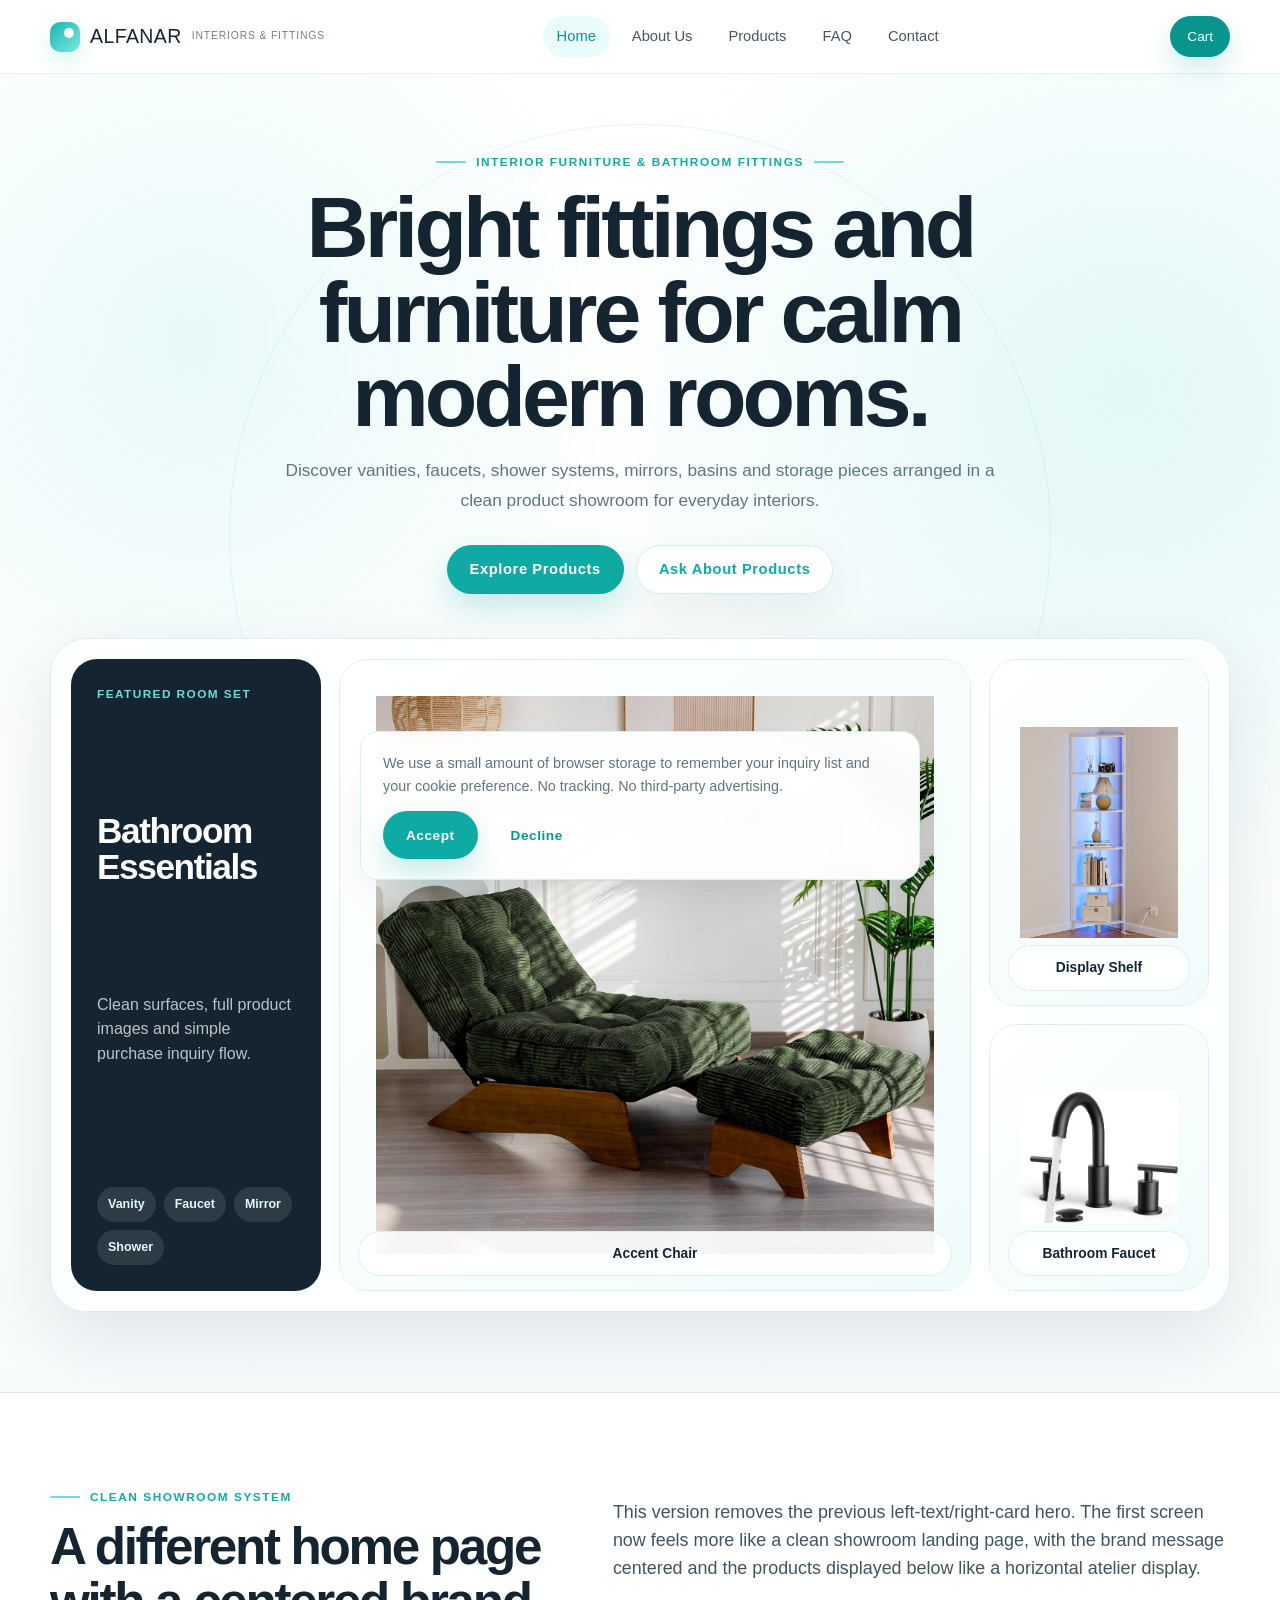
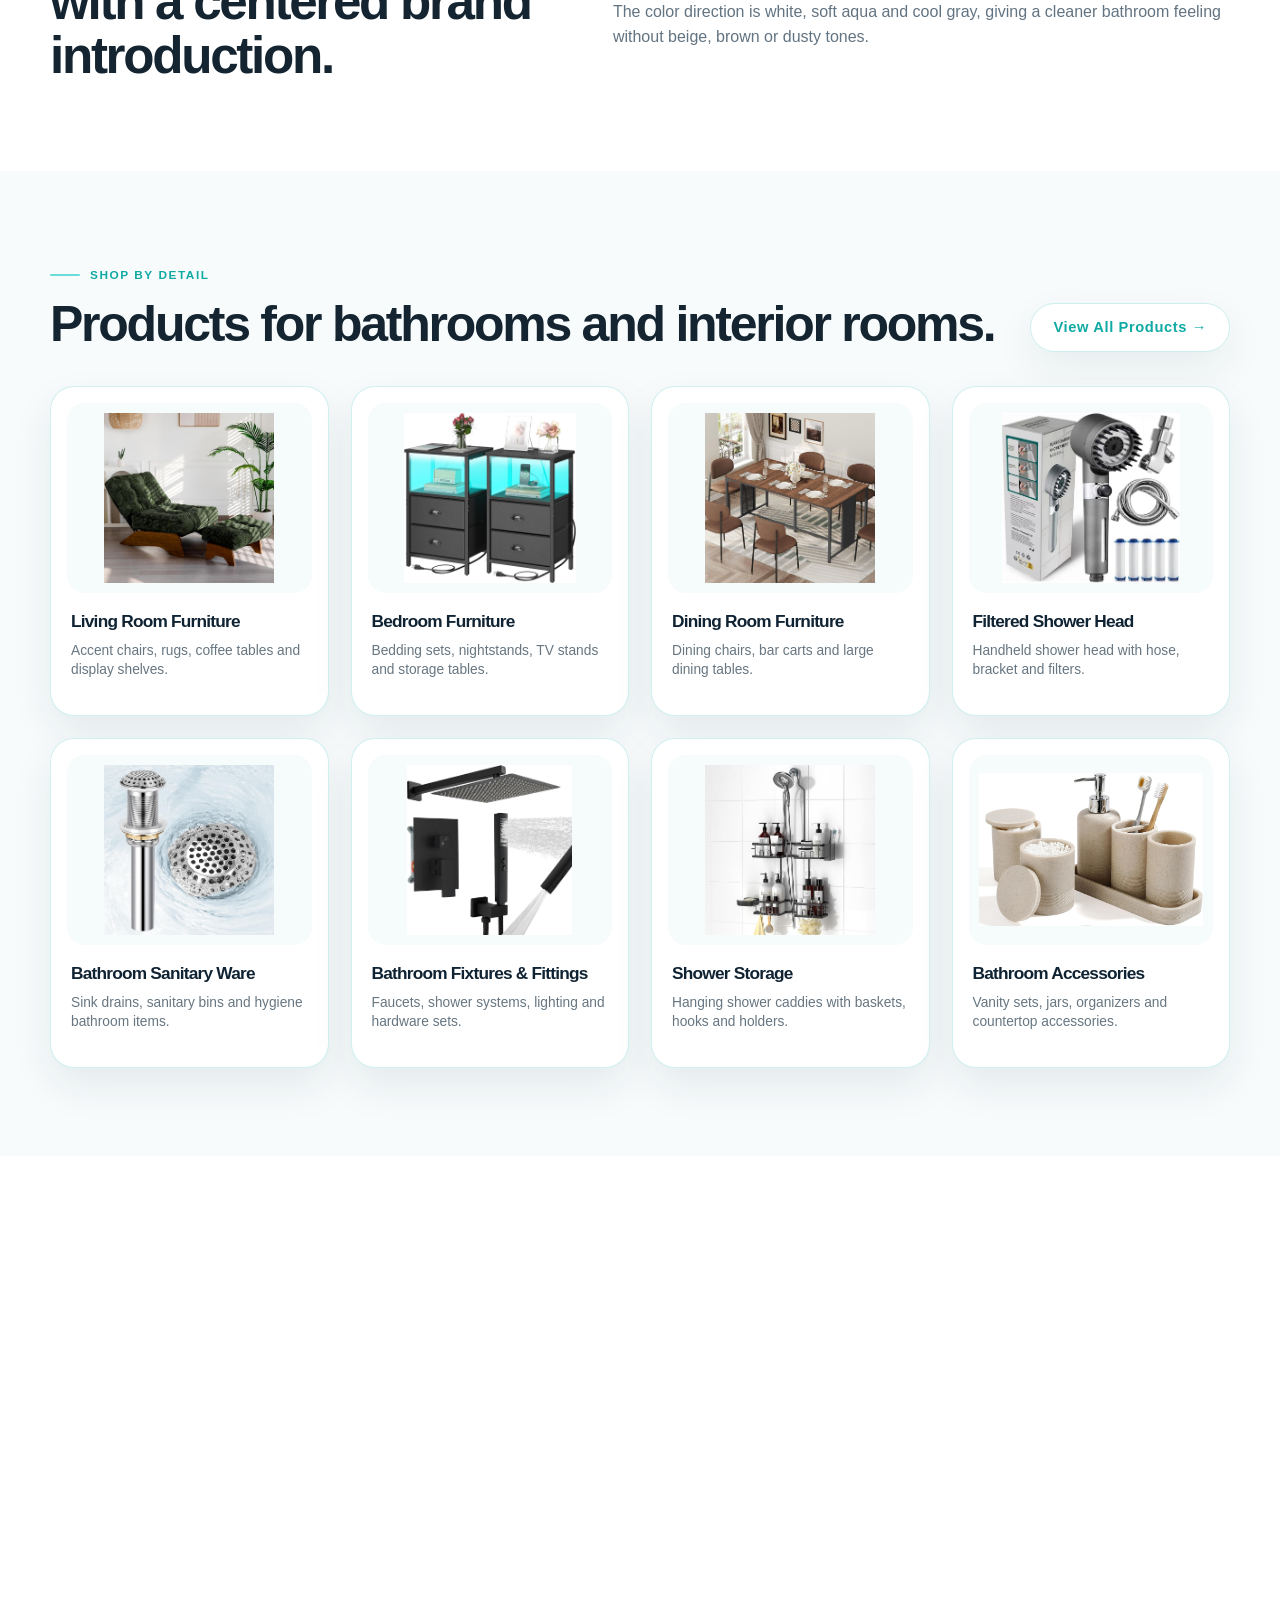
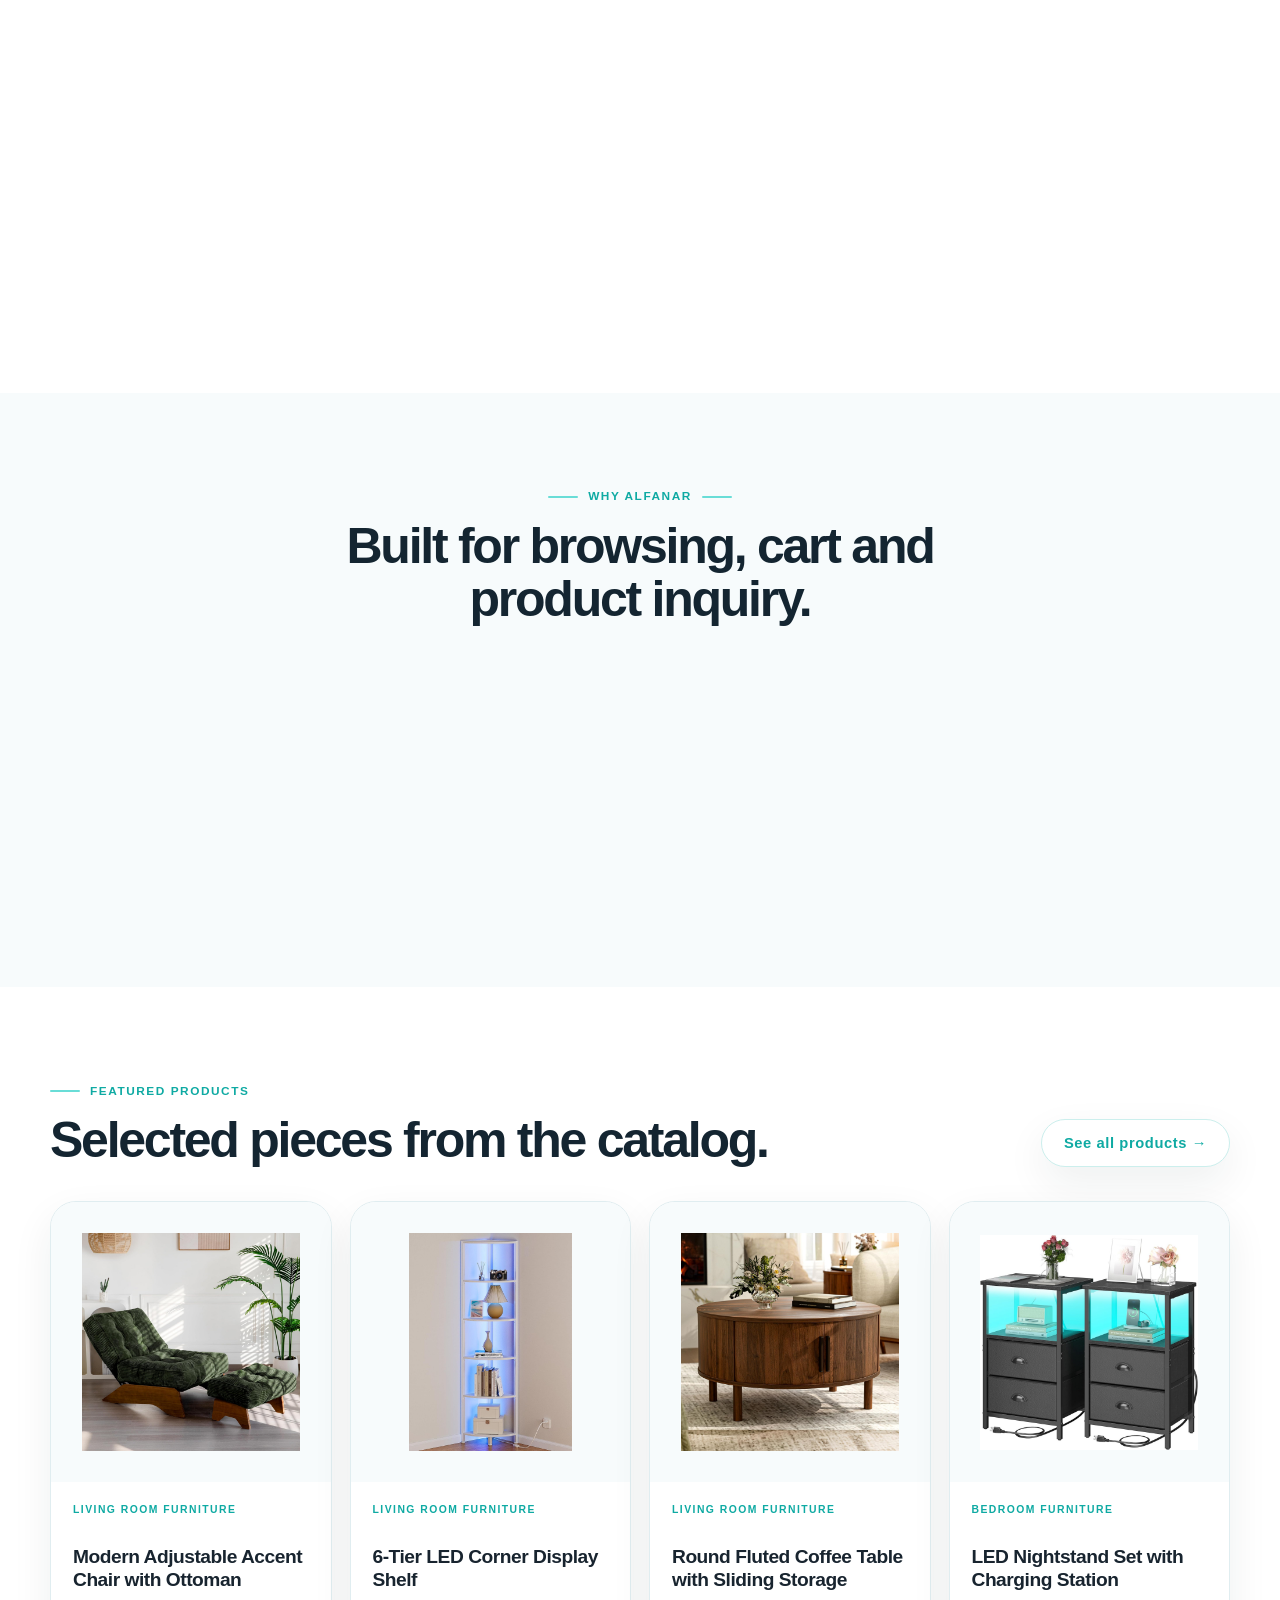
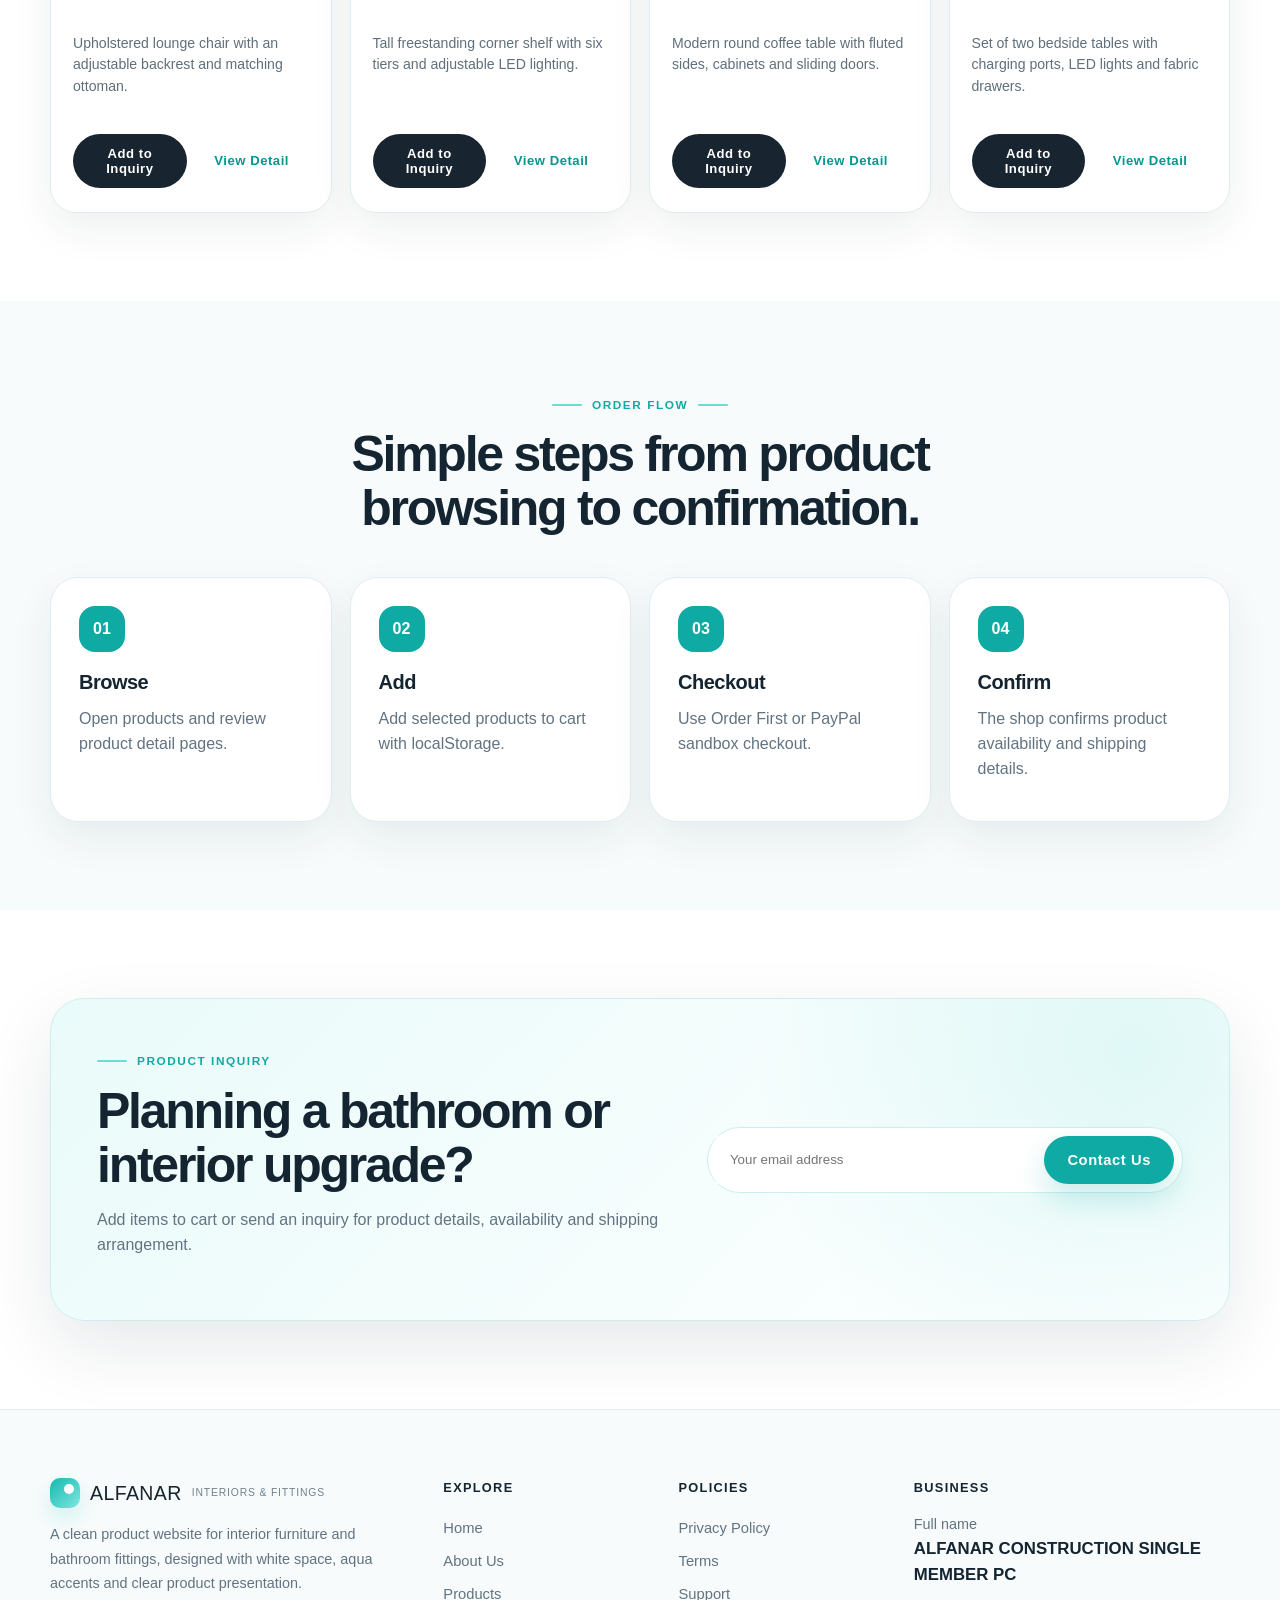
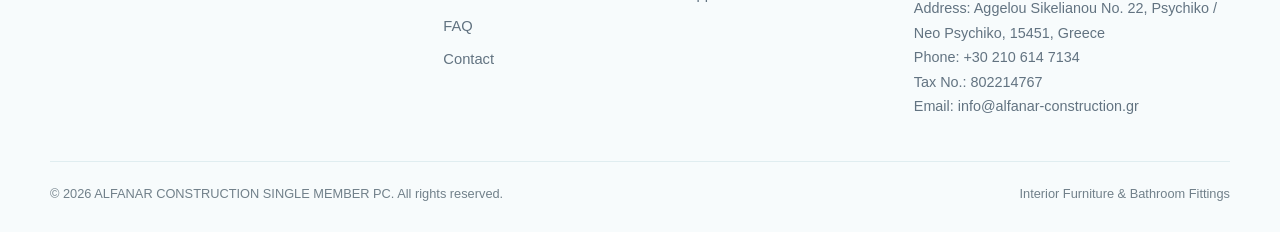
==== commit 66b5a236: "ádasd" ====
--- a/public/index.html
+++ b/public/index.html
@@ -68,19 +68,19 @@
       </div>
 
       <a href="product-detail.html?id=1" class="runway-product runway-main">
-        <img src="assets/images/1.webp" alt="Bathroom vanity">
-        <span>Floating Vanity</span>
+        <img src="assets/images/product/1.jpg" alt="Bathroom vanity">
+        <span>Accent Chair</span>
       </a>
 
       <div class="runway-side">
         <a href="product-detail.html?id=4" class="runway-product">
-          <img src="assets/images/4.webp" alt="Mirror cabinet">
-          <span>Mirror Cabinet</span>
+          <img src="assets/images/product/4.jpg" alt="Mirror cabinet">
+          <span>Display Shelf</span>
         </a>
 
-        <a href="product-detail.html?id=3" class="runway-product">
-          <img src="assets/images/3.webp" alt="Shower system">
-          <span>Shower System</span>
+        <a href="product-detail.html?id=24" class="runway-product">
+          <img src="assets/images/product/24.jpg" alt="Shower system">
+          <span>Bathroom Faucet</span>
         </a>
       </div>
     </div>
@@ -110,7 +110,8 @@
 </section>
 
 <!-- CATEGORY BOARD -->
-<section class="section atelier-bg">
+
+<section class="section atelier-bg category-section-v2">
   <div class="container">
     <div class="section-head">
       <div>
@@ -120,78 +121,132 @@
       <a href="products.html" class="btn btn-outline">View All Products →</a>
     </div>
 
-    <div class="category-board">
-      <a class="cat-card reveal" href="products.html">
-        <img src="assets/images/1.webp" alt="Bathroom Vanities">
-        <span>Bathroom Vanities</span>
-      </a>
-      <a class="cat-card reveal" href="products.html">
-        <img src="assets/images/2.webp" alt="Faucets and Taps">
-        <span>Faucets & Taps</span>
-      </a>
-      <a class="cat-card reveal" href="products.html">
-        <img src="assets/images/3.webp" alt="Shower Systems">
-        <span>Shower Systems</span>
-      </a>
-      <a class="cat-card reveal" href="products.html">
-        <img src="assets/images/4.webp" alt="Mirror Cabinets">
-        <span>Mirror Cabinets</span>
-      </a>
-      <a class="cat-card reveal" href="products.html">
-        <img src="assets/images/5.webp" alt="Wash Basins">
-        <span>Wash Basins</span>
-      </a>
-      <a class="cat-card reveal" href="products.html">
-        <img src="assets/images/6.webp" alt="Storage Furniture">
-        <span>Storage Furniture</span>
-      </a>
-      <a class="cat-card reveal" href="products.html">
-        <img src="assets/images/8.webp" alt="Interior Furniture">
-        <span>Interior Furniture</span>
-      </a>
-      <a class="cat-card reveal" href="products.html">
-        <img src="assets/images/21.webp" alt="Bathroom Accessories">
-        <span>Bathroom Accessories</span>
-      </a>
-    </div>
-  </div>
-</section>
+    <div class="category-grid-v2">
+      <a class="category-tile-v2 reveal" href="product-detail.html?id=1">
+        <div class="category-img-v2">
+          <img src="assets/images/product/1.jpg" alt="Living Room Furniture">
+        </div>
+        <div class="category-text-v2">
+          <h3>Living Room Furniture</h3>
+          <p>Accent chairs, rugs, coffee tables and display shelves.</p>
+        </div>
+      </a>
+
+      <a class="category-tile-v2 reveal" href="product-detail.html?id=10">
+        <div class="category-img-v2">
+          <img src="assets/images/product/10.jpg" alt="Bedroom Furniture">
+        </div>
+        <div class="category-text-v2">
+          <h3>Bedroom Furniture</h3>
+          <p>Bedding sets, nightstands, TV stands and storage tables.</p>
+        </div>
+      </a>
+
+      <a class="category-tile-v2 reveal" href="product-detail.html?id=15">
+        <div class="category-img-v2">
+          <img src="assets/images/product/15.jpg" alt="Dining Room Furniture">
+        </div>
+        <div class="category-text-v2">
+          <h3>Dining Room Furniture</h3>
+          <p>Dining chairs, bar carts and large dining tables.</p>
+        </div>
+      </a>
+
+      <a class="category-tile-v2 reveal" href="product-detail.html?id=16">
+        <div class="category-img-v2">
+          <img src="assets/images/product/16.jpg" alt="Filtered Shower Head">
+        </div>
+        <div class="category-text-v2">
+          <h3>Filtered Shower Head</h3>
+          <p>Handheld shower head with hose, bracket and filters.</p>
+        </div>
+      </a>
+
+      <a class="category-tile-v2 reveal" href="product-detail.html?id=20">
+        <div class="category-img-v2">
+          <img src="assets/images/product/20.jpg" alt="Bathroom Sanitary Ware">
+        </div>
+        <div class="category-text-v2">
+          <h3>Bathroom Sanitary Ware</h3>
+          <p>Sink drains, sanitary bins and hygiene bathroom items.</p>
+        </div>
+      </a>
+
+      <a class="category-tile-v2 reveal" href="product-detail.html?id=25">
+        <div class="category-img-v2">
+          <img src="assets/images/product/25.jpg" alt="Bathroom Fixtures and Fittings">
+        </div>
+        <div class="category-text-v2">
+          <h3>Bathroom Fixtures & Fittings</h3>
+          <p>Faucets, shower systems, lighting and hardware sets.</p>
+        </div>
+      </a>
+
+      <a class="category-tile-v2 reveal" href="product-detail.html?id=27">
+        <div class="category-img-v2">
+          <img src="assets/images/product/27.jpg" alt="Shower Storage">
+        </div>
+        <div class="category-text-v2">
+          <h3>Shower Storage</h3>
+          <p>Hanging shower caddies with baskets, hooks and holders.</p>
+        </div>
+      </a>
+
+      <a class="category-tile-v2 reveal" href="product-detail.html?id=29">
+        <div class="category-img-v2">
+          <img src="assets/images/product/29.jpg" alt="Bathroom Accessories">
+        </div>
+        <div class="category-text-v2">
+          <h3>Bathroom Accessories</h3>
+          <p>Vanity sets, jars, organizers and countertop accessories.</p>
+        </div>
+      </a>
+    </div>
+  </div>
+</section>
+
+
 
 <!-- SPLIT SECTION -->
+
 <section class="section">
   <div class="container atelier-split reveal">
     <div class="split-copy">
-      <span class="atelier-label">Product-first design</span>
-      <h2>Clear product display without cutting image details.</h2>
+      <span class="atelier-label">Interior & Bathroom Collection</span>
+      <h2>Selected furniture and bathroom fittings for modern spaces.</h2>
       <p>
-        Every product image is displayed on a clean light surface using object-fit:
-        contain. This keeps product edges, fixtures and proportions visible across the
-        product card, detail page, cart and checkout.
+        Our collection brings together interior furniture, dining pieces, bathroom
+        sanitary ware, fixtures and daily accessories. Each item is presented with
+        clear product imagery, practical specifications and a simple inquiry process
+        for project or household purchasing.
       </p>
-
+      
       <div class="atelier-points">
-        <div><strong>01</strong><span>Full product image display</span></div>
-        <div><strong>02</strong><span>Cart and inquiry ready</span></div>
-        <div><strong>03</strong><span>Responsive showroom layout</span></div>
+        <div><strong>01</strong><span>Furniture for living, bedroom and dining areas</span></div>
+        <div><strong>02</strong><span>Bathroom sanitary ware, fittings and accessories</span></div>
+        <div><strong>03</strong><span>Inquiry-based ordering with product details ready</span></div>
       </div>
     </div>
 
     <div class="split-product-stack">
-      <a href="product-detail.html?id=11" class="stack-card large">
-        <img src="assets/images/11.webp" alt="Double vanity">
-        <span>Double Vanity</span>
-      </a>
-      <a href="product-detail.html?id=13" class="stack-card small top">
-        <img src="assets/images/13.webp" alt="Shower set">
-        <span>Shower Set</span>
-      </a>
-      <a href="product-detail.html?id=5" class="stack-card small bottom">
-        <img src="assets/images/5.webp" alt="Wash basin">
-        <span>Wash Basin</span>
-      </a>
-    </div>
-  </div>
-</section>
+      <a href="product-detail.html?id=25" class="stack-card large">
+        <img src="assets/images/product/25.jpg" alt="Matte Black Rainfall Shower System">
+        <span>Rainfall Shower System</span>
+      </a>
+
+      <a href="product-detail.html?id=1" class="stack-card small top">
+        <img src="assets/images/product/1.jpg" alt="Modern Adjustable Accent Chair">
+        <span>Accent Chair Set</span>
+      </a>
+
+      <a href="product-detail.html?id=29" class="stack-card small bottom">
+        <img src="assets/images/product/29.jpg" alt="Bathroom Vanity Accessories Set">
+        <span>Vanity Accessories</span>
+      </a>
+    </div>
+  </div>
+</section>
+
 
 <!-- WHY -->
 <section class="section atelier-bg">
--- a/public/assets/css/style.css
+++ b/public/assets/css/style.css
@@ -2343,3 +2343,173 @@
     display:block !important;
   }
 }
+
+.cat-card small {
+  display: block;
+  margin-top: 8px;
+  font-size: 0.82rem;
+  line-height: 1.45;
+  color: #6b6158;
+}
+
+.category-section .category-board {
+display: grid;
+grid-template-columns: repeat(4, minmax(0, 1fr));
+gap: 20px;
+}
+
+.category-section .cat-card {
+display: flex;
+flex-direction: column;
+justify-content: flex-start;
+min-height: 340px;
+padding: 16px;
+border-radius: 22px;
+background: #ffffff;
+border: 1px solid rgba(0, 150, 150, 0.14);
+box-shadow: 0 18px 40px rgba(15, 35, 45, 0.08);
+text-decoration: none;
+overflow: hidden;
+}
+
+.category-section .cat-img {
+width: 100%;
+height: 155px;
+border-radius: 18px;
+background: #f6fbfb;
+display: flex;
+align-items: center;
+justify-content: center;
+overflow: hidden;
+}
+
+.category-section .cat-img img {
+width: 100%;
+height: 100%;
+object-fit: contain;
+padding: 12px;
+}
+
+.category-section .cat-info {
+padding-top: 18px;
+}
+
+.category-section .cat-info span {
+display: block;
+font-size: 1.18rem;
+line-height: 1.25;
+font-weight: 800;
+color: #102333;
+margin-bottom: 8px;
+}
+
+.category-section .cat-info small {
+display: block;
+font-size: 0.88rem;
+line-height: 1.45;
+color: #6b7680;
+}
+
+.category-section .cat-card:hover {
+transform: translateY(-4px);
+}
+
+@media (max-width: 1024px) {
+.category-section .category-board {
+grid-template-columns: repeat(2, minmax(0, 1fr));
+}
+}
+
+@media (max-width: 560px) {
+.category-section .category-board {
+grid-template-columns: 1fr;
+}
+
+.category-section .cat-card {
+min-height: auto;
+}
+}
+
+.category-section-v2 .category-grid-v2 {
+display: grid;
+grid-template-columns: repeat(4, minmax(0, 1fr));
+gap: 22px;
+}
+
+.category-section-v2 .category-tile-v2 {
+display: flex;
+flex-direction: column;
+min-height: 330px;
+padding: 16px;
+border-radius: 24px;
+background: #ffffff;
+border: 1px solid rgba(0, 170, 170, 0.18);
+box-shadow: 0 18px 42px rgba(15, 35, 45, 0.08);
+text-decoration: none;
+overflow: hidden;
+transition: transform 0.25s ease, box-shadow 0.25s ease, border-color 0.25s ease;
+}
+
+.category-section-v2 .category-tile-v2:hover {
+transform: translateY(-5px);
+border-color: rgba(0, 170, 170, 0.45);
+box-shadow: 0 24px 55px rgba(15, 35, 45, 0.12);
+}
+
+.category-section-v2 .category-img-v2 {
+width: 100%;
+height: 190px;
+border-radius: 18px;
+background: #f6fbfb;
+display: flex;
+align-items: center;
+justify-content: center;
+overflow: hidden;
+}
+
+.category-section-v2 .category-img-v2 img {
+width: 100%;
+height: 100%;
+object-fit: contain;
+padding: 10px;
+display: block;
+}
+
+.category-section-v2 .category-text-v2 {
+padding: 18px 4px 2px;
+}
+
+.category-section-v2 .category-text-v2 h3 {
+margin: 0 0 8px;
+font-size: 1.08rem;
+line-height: 1.25;
+font-weight: 800;
+color: #102333;
+}
+
+.category-section-v2 .category-text-v2 p {
+margin: 0;
+font-size: 0.86rem;
+line-height: 1.45;
+color: #677681;
+}
+
+@media (max-width: 1100px) {
+.category-section-v2 .category-grid-v2 {
+grid-template-columns: repeat(2, minmax(0, 1fr));
+}
+}
+
+@media (max-width: 560px) {
+.category-section-v2 .category-grid-v2 {
+grid-template-columns: 1fr;
+}
+
+.category-section-v2 .category-tile-v2 {
+min-height: auto;
+}
+
+.category-section-v2 .category-img-v2 {
+height: 220px;
+}
+}
